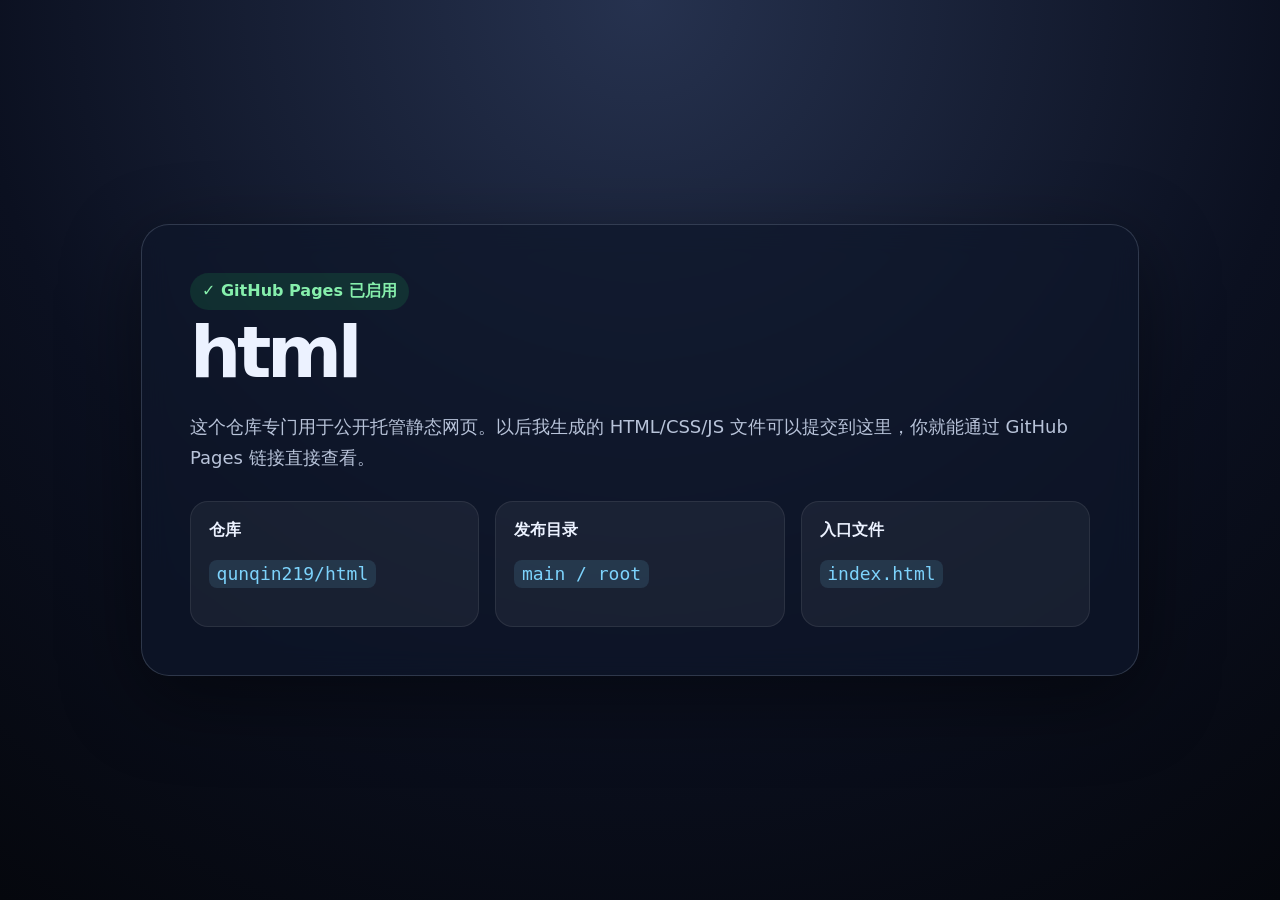
==== index.html @ db307778 "Initial GitHub Pages site" ====
<!doctype html>
<html lang="zh-CN">
<head>
  <meta charset="utf-8" />
  <meta name="viewport" content="width=device-width, initial-scale=1" />
  <title>Hermes HTML Pages</title>
  <style>
    :root { color-scheme: dark; font-family: ui-sans-serif, system-ui, -apple-system, BlinkMacSystemFont, "Segoe UI", sans-serif; }
    body { margin: 0; min-height: 100vh; display: grid; place-items: center; background: radial-gradient(circle at top, #26324f, #0b1020 60%, #05070d); color: #ecf2ff; }
    main { width: min(900px, calc(100% - 40px)); padding: 48px; border: 1px solid rgba(148, 163, 184, .25); border-radius: 28px; background: rgba(15, 23, 42, .72); box-shadow: 0 24px 80px rgba(0,0,0,.45); backdrop-filter: blur(14px); }
    h1 { margin: 0 0 12px; font-size: clamp(36px, 7vw, 72px); letter-spacing: -0.06em; }
    p { color: #b8c3d9; font-size: 18px; line-height: 1.7; }
    code { background: rgba(125, 211, 252, .12); color: #7dd3fc; padding: .18em .42em; border-radius: 8px; }
    .badge { display: inline-flex; gap: 8px; align-items: center; padding: 8px 12px; border-radius: 999px; background: rgba(34, 197, 94, .14); color: #86efac; font-weight: 700; }
    .grid { display: grid; grid-template-columns: repeat(auto-fit, minmax(220px, 1fr)); gap: 16px; margin-top: 28px; }
    .card { padding: 18px; border-radius: 18px; background: rgba(255,255,255,.05); border: 1px solid rgba(255,255,255,.08); }
    a { color: #93c5fd; }
  </style>
</head>
<body>
  <main>
    <div class="badge">✓ GitHub Pages 已启用</div>
    <h1>html</h1>
    <p>这个仓库专门用于公开托管静态网页。以后我生成的 HTML/CSS/JS 文件可以提交到这里，你就能通过 GitHub Pages 链接直接查看。</p>
    <div class="grid">
      <section class="card"><strong>仓库</strong><p><code>qunqin219/html</code></p></section>
      <section class="card"><strong>发布目录</strong><p><code>main / root</code></p></section>
      <section class="card"><strong>入口文件</strong><p><code>index.html</code></p></section>
    </div>
  </main>
</body>
</html>
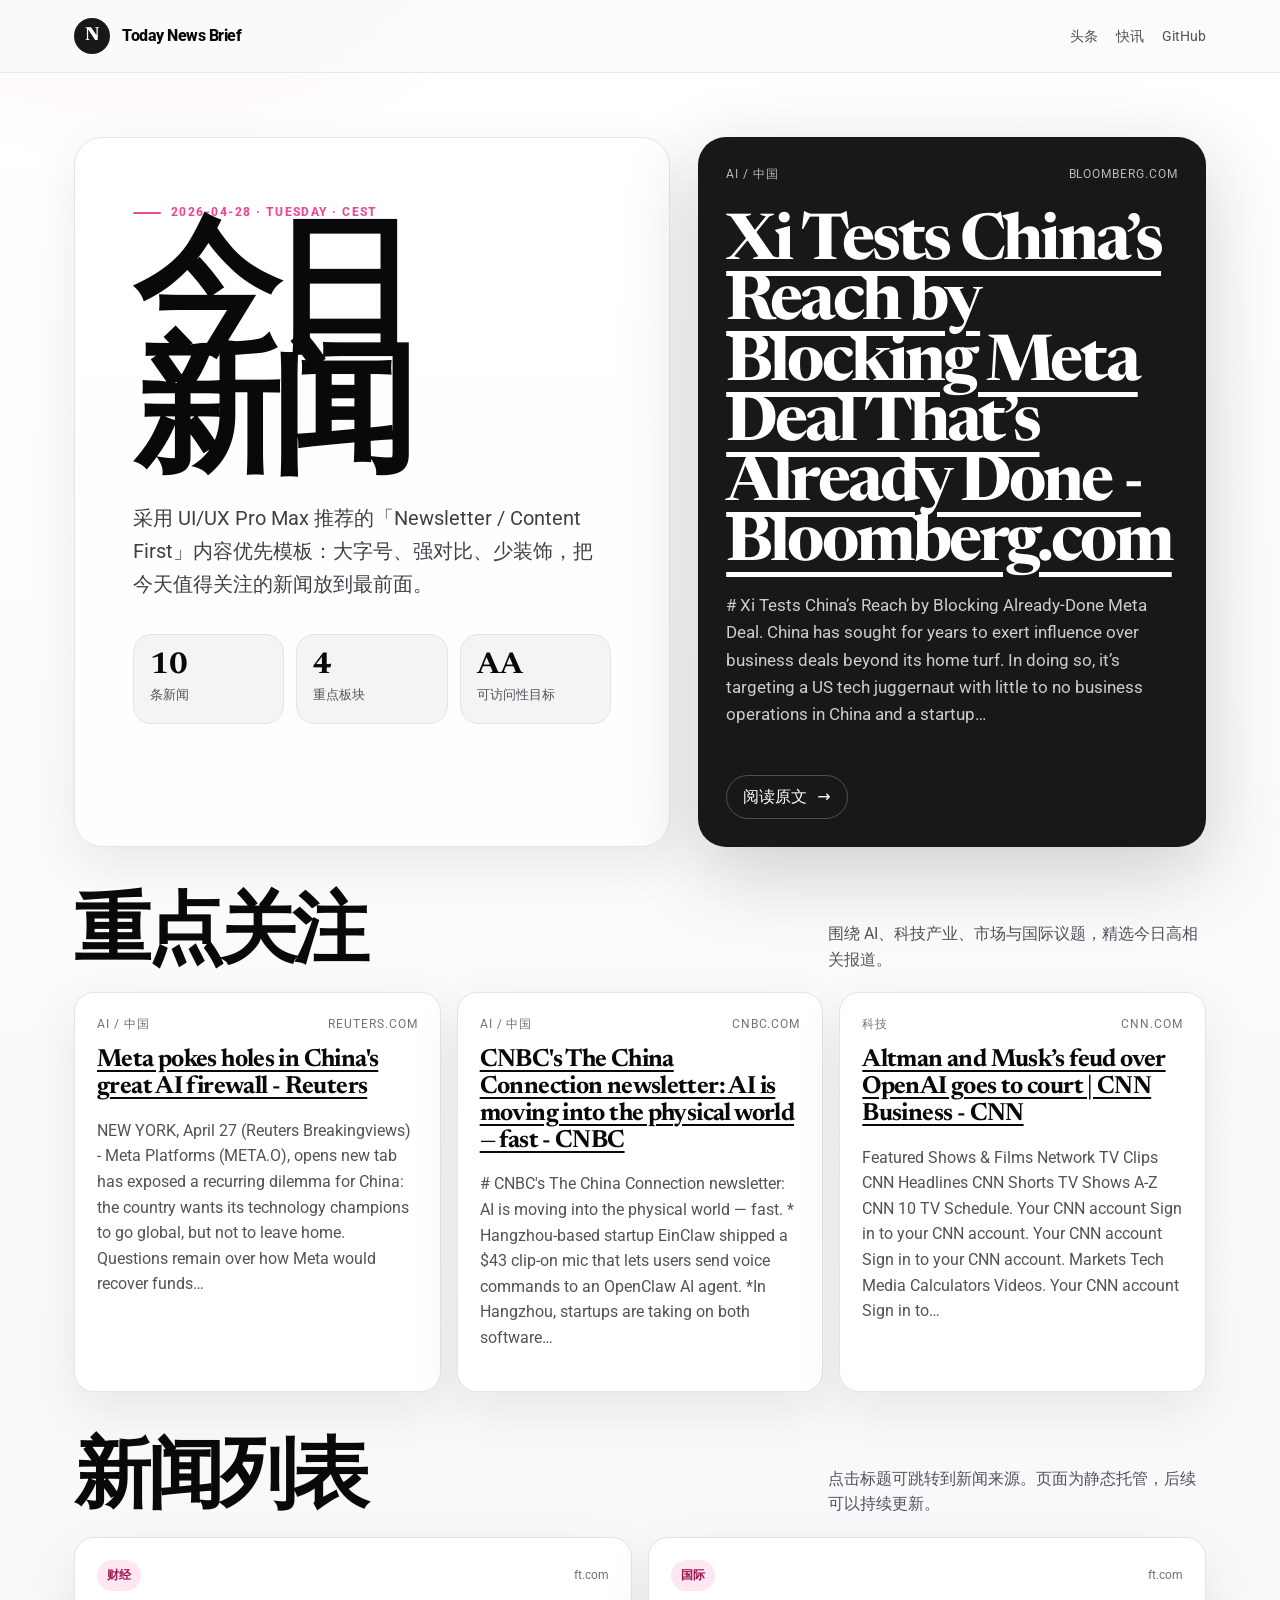
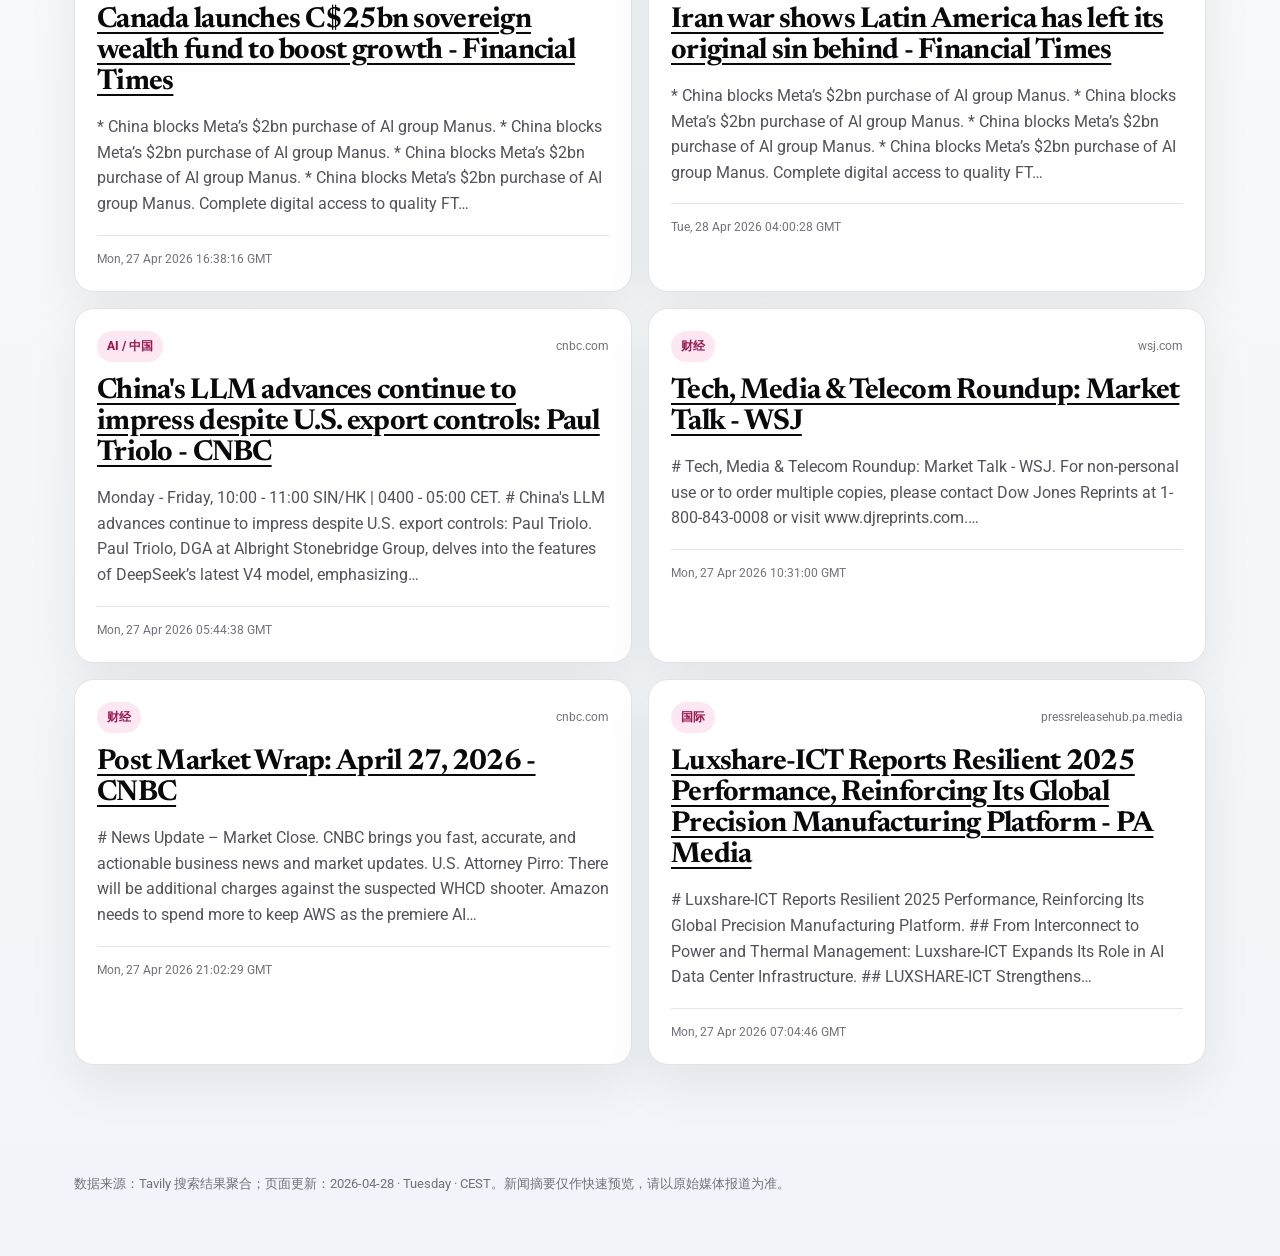
==== commit dc07b397: "Redesign news page with UI UX Pro Max style" ====
--- a/index.html
+++ b/index.html
@@ -3,30 +3,230 @@
 <head>
   <meta charset="utf-8" />
   <meta name="viewport" content="width=device-width, initial-scale=1" />
-  <title>Hermes HTML Pages</title>
+  <meta name="color-scheme" content="light dark" />
+  <title>今日新闻简报 · Today News Brief</title>
+  <meta name="description" content="今日新闻简报：AI、中国、科技、财经与国际新闻。" />
+  <link rel="preconnect" href="https://fonts.googleapis.com">
+  <link rel="preconnect" href="https://fonts.gstatic.com" crossorigin>
+  <link href="https://fonts.googleapis.com/css2?family=Newsreader:wght@400;500;600;700&family=Roboto:wght@300;400;500;700&display=swap" rel="stylesheet">
   <style>
-    :root { color-scheme: dark; font-family: ui-sans-serif, system-ui, -apple-system, BlinkMacSystemFont, "Segoe UI", sans-serif; }
-    body { margin: 0; min-height: 100vh; display: grid; place-items: center; background: radial-gradient(circle at top, #26324f, #0b1020 60%, #05070d); color: #ecf2ff; }
-    main { width: min(900px, calc(100% - 40px)); padding: 48px; border: 1px solid rgba(148, 163, 184, .25); border-radius: 28px; background: rgba(15, 23, 42, .72); box-shadow: 0 24px 80px rgba(0,0,0,.45); backdrop-filter: blur(14px); }
-    h1 { margin: 0 0 12px; font-size: clamp(36px, 7vw, 72px); letter-spacing: -0.06em; }
-    p { color: #b8c3d9; font-size: 18px; line-height: 1.7; }
-    code { background: rgba(125, 211, 252, .12); color: #7dd3fc; padding: .18em .42em; border-radius: 8px; }
-    .badge { display: inline-flex; gap: 8px; align-items: center; padding: 8px 12px; border-radius: 999px; background: rgba(34, 197, 94, .14); color: #86efac; font-weight: 700; }
-    .grid { display: grid; grid-template-columns: repeat(auto-fit, minmax(220px, 1fr)); gap: 16px; margin-top: 28px; }
-    .card { padding: 18px; border-radius: 18px; background: rgba(255,255,255,.05); border: 1px solid rgba(255,255,255,.08); }
-    a { color: #93c5fd; }
+    :root {
+      --color-primary: #18181B;
+      --color-on-primary: #FFFFFF;
+      --color-secondary: #3F3F46;
+      --color-accent: #EC4899;
+      --color-background: #FAFAFA;
+      --color-foreground: #09090B;
+      --color-muted: #E8ECF0;
+      --color-border: #E4E4E7;
+      --color-surface: #FFFFFF;
+      --color-surface-2: #F4F4F5;
+      --color-ring: #18181B;
+      --shadow-card: 0 18px 50px rgba(24,24,27,.08);
+      --radius-xl: 28px;
+      --radius-lg: 20px;
+      --max: 1180px;
+    }
+    * { box-sizing: border-box; }
+    html { scroll-behavior: smooth; }
+    body {
+      margin: 0;
+      min-height: 100dvh;
+      background:
+        radial-gradient(circle at 12% -12%, rgba(236,72,153,.18), transparent 32rem),
+        linear-gradient(180deg, #fff, var(--color-background) 38%, #f1f5f9);
+      color: var(--color-foreground);
+      font-family: Roboto, ui-sans-serif, system-ui, -apple-system, BlinkMacSystemFont, "Segoe UI", sans-serif;
+      line-height: 1.6;
+      overflow-x: hidden;
+    }
+    a { color: inherit; text-decoration-thickness: .08em; text-underline-offset: .18em; }
+    a:hover { color: var(--color-accent); }
+    a:focus-visible, button:focus-visible { outline: 3px solid var(--color-ring); outline-offset: 4px; border-radius: 10px; }
+    .skip { position: absolute; left: 16px; top: -80px; background: var(--color-primary); color: white; padding: 12px 16px; z-index: 20; }
+    .skip:focus { top: 16px; }
+    header { position: sticky; top: 0; z-index: 10; backdrop-filter: blur(18px); background: rgba(250,250,250,.82); border-bottom: 1px solid rgba(228,228,231,.76); }
+    .nav { max-width: var(--max); margin: 0 auto; min-height: 72px; padding: 0 24px; display: flex; align-items: center; justify-content: space-between; gap: 20px; }
+    .brand { display: flex; align-items: center; gap: 12px; font-weight: 800; letter-spacing: -.03em; }
+    .brand-mark { width: 36px; height: 36px; display: grid; place-items: center; border-radius: 999px; background: var(--color-primary); color: var(--color-on-primary); font-family: Newsreader, serif; font-size: 19px; }
+    .nav-links { display: flex; gap: 18px; align-items: center; color: #52525b; font-size: 14px; }
+    .nav-links a { text-decoration: none; min-height: 44px; display: inline-flex; align-items: center; }
+    main { max-width: var(--max); margin: 0 auto; padding: 64px 24px 96px; }
+    .hero { display: grid; grid-template-columns: minmax(0, 1.08fr) minmax(280px, .92fr); gap: 28px; align-items: stretch; }
+    .hero-copy { padding: clamp(28px, 6vw, 58px); border: 1px solid var(--color-border); border-radius: var(--radius-xl); background: rgba(255,255,255,.8); box-shadow: var(--shadow-card); }
+    .eyebrow { display: inline-flex; align-items: center; gap: 10px; color: var(--color-accent); font-weight: 800; text-transform: uppercase; letter-spacing: .12em; font-size: 12px; }
+    .eyebrow::before { content: ""; width: 28px; height: 2px; background: currentColor; border-radius: 999px; }
+    h1 { font-family: Newsreader, Georgia, serif; margin: 20px 0 18px; font-size: clamp(3.8rem, 12vw, 9.2rem); line-height: .82; letter-spacing: -.07em; font-weight: 700; }
+    .lead { max-width: 62ch; font-size: clamp(1.05rem, 2vw, 1.28rem); color: #3f3f46; margin: 0; }
+    .stats { display: grid; grid-template-columns: repeat(3, minmax(0, 1fr)); gap: 12px; margin-top: 34px; }
+    .stat { border: 1px solid var(--color-border); background: var(--color-surface-2); border-radius: 18px; padding: 16px; }
+    .stat strong { display: block; font-family: Newsreader, serif; font-size: 30px; line-height: 1; }
+    .stat span { color: #52525b; font-size: 13px; }
+    .feature { min-height: 100%; padding: 28px; background: var(--color-primary); color: white; border-radius: var(--radius-xl); box-shadow: 0 24px 80px rgba(24,24,27,.2); display: flex; flex-direction: column; justify-content: space-between; gap: 30px; }
+    .feature .meta, .side-card .meta { display: flex; justify-content: space-between; gap: 12px; color: rgba(255,255,255,.7); font-size: 12px; text-transform: uppercase; letter-spacing: .08em; }
+    .feature h2 { font-family: Newsreader, Georgia, serif; font-size: clamp(2rem, 5vw, 4.4rem); line-height: .94; letter-spacing: -.045em; margin: 0; }
+    .feature p { color: rgba(255,255,255,.78); font-size: 17px; }
+    .feature a { color: white; }
+    .read-link { min-height: 44px; display: inline-flex; align-items: center; gap: 10px; width: fit-content; border: 1px solid rgba(255,255,255,.24); padding: 0 16px; border-radius: 999px; text-decoration: none; transition: transform .2s ease, background .2s ease; }
+    .read-link:hover { transform: translateY(-2px); background: rgba(255,255,255,.1); color: white; }
+    .section-head { display: flex; align-items: end; justify-content: space-between; gap: 20px; margin: 56px 0 20px; }
+    .section-head h2 { margin: 0; font-family: Newsreader, serif; font-size: clamp(2.1rem, 6vw, 5rem); line-height: .9; letter-spacing: -.055em; }
+    .section-head p { margin: 0; max-width: 42ch; color: #52525b; }
+    .side-grid { display: grid; grid-template-columns: repeat(3, minmax(0, 1fr)); gap: 16px; margin-top: 20px; }
+    .side-card, .news-card { background: var(--color-surface); border: 1px solid var(--color-border); border-radius: var(--radius-lg); padding: 22px; box-shadow: var(--shadow-card); transition: transform .2s ease, border-color .2s ease; }
+    .side-card:hover, .news-card:hover { transform: translateY(-3px); border-color: rgba(236,72,153,.35); }
+    .side-card .meta { color: #71717a; }
+    .side-card h3, .news-card h3 { font-family: Newsreader, Georgia, serif; line-height: 1.08; letter-spacing: -.025em; margin: 14px 0 12px; }
+    .side-card h3 { font-size: 1.55rem; }
+    .news-grid { display: grid; grid-template-columns: repeat(2, minmax(0, 1fr)); gap: 16px; }
+    .card-top { display: flex; justify-content: space-between; gap: 12px; align-items: center; }
+    .tag { background: #fce7f3; color: #9d174d; font-weight: 800; font-size: 12px; border-radius: 999px; padding: 6px 10px; }
+    .source, .published { color: #71717a; font-size: 12px; }
+    .news-card h3 { font-size: 1.8rem; }
+    .news-card p, .side-card p { color: #52525b; margin-bottom: 18px; }
+    .published { border-top: 1px solid var(--color-border); padding-top: 14px; }
+    footer { max-width: var(--max); margin: 0 auto; padding: 0 24px 48px; color: #71717a; font-size: 13px; }
+    @media (max-width: 900px) {
+      .hero, .side-grid, .news-grid { grid-template-columns: 1fr; }
+      .section-head { align-items: start; flex-direction: column; }
+      .nav-links { display: none; }
+    }
+    @media (max-width: 560px) {
+      main { padding: 34px 14px 72px; }
+      .nav { padding: 0 14px; }
+      .hero-copy, .feature { padding: 22px; border-radius: 22px; }
+      .stats { grid-template-columns: 1fr; }
+      h1 { font-size: clamp(3.4rem, 21vw, 6rem); }
+      .news-card h3 { font-size: 1.45rem; }
+    }
+    @media (prefers-reduced-motion: reduce) {
+      *, *::before, *::after { animation-duration: .01ms !important; animation-iteration-count: 1 !important; scroll-behavior: auto !important; transition-duration: .01ms !important; }
+    }
+    @media (prefers-color-scheme: dark) {
+      :root { --color-background: #09090b; --color-foreground: #fafafa; --color-surface: #18181b; --color-surface-2: #27272a; --color-border: #3f3f46; --color-primary: #fafafa; --color-on-primary: #09090b; --color-ring: #f4f4f5; --shadow-card: 0 18px 50px rgba(0,0,0,.35); }
+      body { background: radial-gradient(circle at 12% -12%, rgba(236,72,153,.22), transparent 32rem), linear-gradient(180deg, #09090b, #111113 55%, #050507); }
+      header { background: rgba(9,9,11,.78); border-color: rgba(63,63,70,.82); }
+      .hero-copy { background: rgba(24,24,27,.78); }
+      .lead, .section-head p, .news-card p, .side-card p { color: #d4d4d8; }
+      .nav-links, .source, .published, .side-card .meta, .stat span { color: #a1a1aa; }
+      .feature { background: #f4f4f5; color: #09090b; }
+      .feature .meta, .feature p { color: rgba(9,9,11,.68); }
+      .feature a { color: #09090b; }
+      .read-link { border-color: rgba(9,9,11,.2); }
+      .tag { background: rgba(236,72,153,.16); color: #f9a8d4; }
+    }
   </style>
 </head>
 <body>
-  <main>
-    <div class="badge">✓ GitHub Pages 已启用</div>
-    <h1>html</h1>
-    <p>这个仓库专门用于公开托管静态网页。以后我生成的 HTML/CSS/JS 文件可以提交到这里，你就能通过 GitHub Pages 链接直接查看。</p>
-    <div class="grid">
-      <section class="card"><strong>仓库</strong><p><code>qunqin219/html</code></p></section>
-      <section class="card"><strong>发布目录</strong><p><code>main / root</code></p></section>
-      <section class="card"><strong>入口文件</strong><p><code>index.html</code></p></section>
-    </div>
+  <a class="skip" href="#main">跳到主要内容</a>
+  <header>
+    <nav class="nav" aria-label="主导航">
+      <div class="brand"><span class="brand-mark" aria-hidden="true">N</span><span>Today News Brief</span></div>
+      <div class="nav-links">
+        <a href="#lead">头条</a>
+        <a href="#briefs">快讯</a>
+        <a href="https://github.com/qunqin219/html" target="_blank" rel="noopener noreferrer">GitHub</a>
+      </div>
+    </nav>
+  </header>
+  <main id="main">
+    <section class="hero" id="lead" aria-labelledby="page-title">
+      <div class="hero-copy">
+        <div class="eyebrow">2026-04-28 · Tuesday · CEST</div>
+        <h1 id="page-title">今日<br>新闻</h1>
+        <p class="lead">采用 UI/UX Pro Max 推荐的「Newsletter / Content First」内容优先模板：大字号、强对比、少装饰，把今天值得关注的新闻放到最前面。</p>
+        <div class="stats" aria-label="页面摘要">
+          <div class="stat"><strong>10</strong><span>条新闻</span></div>
+          <div class="stat"><strong>4</strong><span>重点板块</span></div>
+          <div class="stat"><strong>AA</strong><span>可访问性目标</span></div>
+        </div>
+      </div>
+      <article class="feature">
+        <div class="meta"><span>AI / 中国</span><span>bloomberg.com</span></div>
+        <div>
+          <h2><a href="https://www.bloomberg.com/news/articles/2026-04-27/xi-tests-china-s-reach-by-blocking-meta-deal-that-s-already-done" target="_blank" rel="noopener noreferrer">Xi Tests China’s Reach by Blocking Meta Deal That’s Already Done - Bloomberg.com</a></h2>
+          <p># Xi Tests China’s Reach by Blocking Already-Done Meta Deal. China has sought for years to exert influence over business deals beyond its home turf. In doing so, it’s targeting a US tech juggernaut with little to no business operations in China and a startup…</p>
+        </div>
+        <a class="read-link" href="https://www.bloomberg.com/news/articles/2026-04-27/xi-tests-china-s-reach-by-blocking-meta-deal-that-s-already-done" target="_blank" rel="noopener noreferrer" aria-label="阅读头条新闻原文：Xi Tests China’s Reach by Blocking Meta Deal That’s Already Done - Bloomberg.com">阅读原文 <span aria-hidden="true">→</span></a>
+      </article>
+    </section>
+    <section aria-labelledby="focus-title">
+      <div class="section-head">
+        <h2 id="focus-title">重点关注</h2>
+        <p>围绕 AI、科技产业、市场与国际议题，精选今日高相关报道。</p>
+      </div>
+      <div class="side-grid">
+          <article class="side-card">
+            <div class="meta"><span>AI / 中国</span><span>reuters.com</span></div>
+            <h3><a href="https://www.reuters.com/business/finance/meta-pokes-holes-chinas-great-ai-firewall-2026-04-27/" target="_blank" rel="noopener noreferrer">Meta pokes holes in China&#x27;s great AI firewall - Reuters</a></h3>
+            <p>NEW YORK, April 27 (Reuters Breakingviews) - Meta Platforms (META.O), opens new tab has exposed a recurring dilemma for China: the country wants its technology champions to go global, but not to leave ​home. Questions remain over how ​Meta would recover funds…</p>
+          </article>
+
+          <article class="side-card">
+            <div class="meta"><span>AI / 中国</span><span>cnbc.com</span></div>
+            <h3><a href="https://www.cnbc.com/2026/04/27/china-ai-hardware-shipping-einclaw-style3d-vw-alibaba.html" target="_blank" rel="noopener noreferrer">CNBC&#x27;s The China Connection newsletter: AI is moving into the physical world — fast - CNBC</a></h3>
+            <p># CNBC&#x27;s The China Connection newsletter: AI is moving into the physical world — fast. * Hangzhou-based startup EinClaw shipped a $43 clip-on mic that lets users send voice commands to an OpenClaw AI agent. *In Hangzhou, startups are taking on both software…</p>
+          </article>
+
+          <article class="side-card">
+            <div class="meta"><span>科技</span><span>cnn.com</span></div>
+            <h3><a href="https://www.cnn.com/2026/04/27/business/video/musk-altman-openai-gold-live-042704pseg2-cnni-business-fast" target="_blank" rel="noopener noreferrer">Altman and Musk’s feud over OpenAI goes to court | CNN Business - CNN</a></h3>
+            <p>Featured Shows &amp; Films Network TV Clips CNN Headlines CNN Shorts TV Shows A-Z CNN 10 TV Schedule. Your CNN account Sign in to your CNN account. Your CNN account Sign in to your CNN account. Markets Tech Media Calculators Videos. Your CNN account Sign in to…</p>
+          </article>
+      </div>
+    </section>
+    <section id="briefs" aria-labelledby="brief-title">
+      <div class="section-head">
+        <h2 id="brief-title">新闻列表</h2>
+        <p>点击标题可跳转到新闻来源。页面为静态托管，后续可以持续更新。</p>
+      </div>
+      <div class="news-grid">
+        <article class="news-card">
+          <div class="card-top"><span class="tag">财经</span><span class="source">ft.com</span></div>
+          <h3><a href="https://www.ft.com/content/e03d21ab-dec8-4ab1-8c99-200ba6f6c72f" target="_blank" rel="noopener noreferrer">Canada launches C$25bn sovereign wealth fund to boost growth - Financial Times</a></h3>
+          <p>* China blocks Meta’s $2bn purchase of AI group Manus. * China blocks Meta’s $2bn purchase of AI group Manus. * China blocks Meta’s $2bn purchase of AI group Manus. * China blocks Meta’s $2bn purchase of AI group Manus. Complete digital access to quality FT…</p>
+          <div class="published">Mon, 27 Apr 2026 16:38:16 GMT</div>
+        </article>
+
+        <article class="news-card">
+          <div class="card-top"><span class="tag">国际</span><span class="source">ft.com</span></div>
+          <h3><a href="https://www.ft.com/content/1cda459a-d7f5-4a79-b0a3-ad7b82a16a7e" target="_blank" rel="noopener noreferrer">Iran war shows Latin America has left its original sin behind - Financial Times</a></h3>
+          <p>* China blocks Meta’s $2bn purchase of AI group Manus. * China blocks Meta’s $2bn purchase of AI group Manus. * China blocks Meta’s $2bn purchase of AI group Manus. * China blocks Meta’s $2bn purchase of AI group Manus. Complete digital access to quality FT…</p>
+          <div class="published">Tue, 28 Apr 2026 04:00:28 GMT</div>
+        </article>
+
+        <article class="news-card">
+          <div class="card-top"><span class="tag">AI / 中国</span><span class="source">cnbc.com</span></div>
+          <h3><a href="https://www.cnbc.com/video/2026/04/27/chinas-llm-advances-continue-to-impress-despite-us-export-controls.html" target="_blank" rel="noopener noreferrer">China&#x27;s LLM advances continue to impress despite U.S. export controls: Paul Triolo - CNBC</a></h3>
+          <p>Monday - Friday, 10:00 - 11:00 SIN/HK | 0400 - 05:00 CET. # China&#x27;s LLM advances continue to impress despite U.S. export controls: Paul Triolo. Paul Triolo, DGA at Albright Stonebridge Group, delves into the features of DeepSeek’s latest V4 model, emphasizing…</p>
+          <div class="published">Mon, 27 Apr 2026 05:44:38 GMT</div>
+        </article>
+
+        <article class="news-card">
+          <div class="card-top"><span class="tag">财经</span><span class="source">wsj.com</span></div>
+          <h3><a href="https://www.wsj.com/articles/tech-media-telecom-roundup-market-talk-cf3c54e8" target="_blank" rel="noopener noreferrer">Tech, Media &amp; Telecom Roundup: Market Talk - WSJ</a></h3>
+          <p># Tech, Media &amp; Telecom Roundup: Market Talk - WSJ. For non-personal use or to order multiple copies, please contact Dow Jones Reprints at 1-800-843-0008 or visit www.djreprints.com.…</p>
+          <div class="published">Mon, 27 Apr 2026 10:31:00 GMT</div>
+        </article>
+
+        <article class="news-card">
+          <div class="card-top"><span class="tag">财经</span><span class="source">cnbc.com</span></div>
+          <h3><a href="https://www.cnbc.com/video/2026/04/27/post-market-wrap-april-27-2026.html" target="_blank" rel="noopener noreferrer">Post Market Wrap: April 27, 2026 - CNBC</a></h3>
+          <p># News Update – Market Close. CNBC brings you fast, accurate, and actionable business news and market updates. U.S. Attorney Pirro: There will be additional charges against the suspected WHCD shooter. Amazon needs to spend more to keep AWS as the premiere AI…</p>
+          <div class="published">Mon, 27 Apr 2026 21:02:29 GMT</div>
+        </article>
+
+        <article class="news-card">
+          <div class="card-top"><span class="tag">国际</span><span class="source">pressreleasehub.pa.media</span></div>
+          <h3><a href="https://pressreleasehub.pa.media/article/luxshare-ict-reports-resilient-2025-performance-reinforcing-its-global-precision-manufacturing-platform-71979.html" target="_blank" rel="noopener noreferrer">Luxshare-ICT Reports Resilient 2025 Performance, Reinforcing Its Global Precision Manufacturing Platform - PA Media</a></h3>
+          <p># Luxshare-ICT Reports Resilient 2025 Performance, Reinforcing Its Global Precision Manufacturing Platform. ## From Interconnect to Power and Thermal Management: Luxshare-ICT Expands Its Role in AI Data Center Infrastructure. ## LUXSHARE-ICT Strengthens…</p>
+          <div class="published">Mon, 27 Apr 2026 07:04:46 GMT</div>
+        </article>
+      </div>
+    </section>
   </main>
+  <footer>
+    <p>数据来源：Tavily 搜索结果聚合；页面更新：2026-04-28 · Tuesday · CEST。新闻摘要仅作快速预览，请以原始媒体报道为准。</p>
+  </footer>
 </body>
 </html>
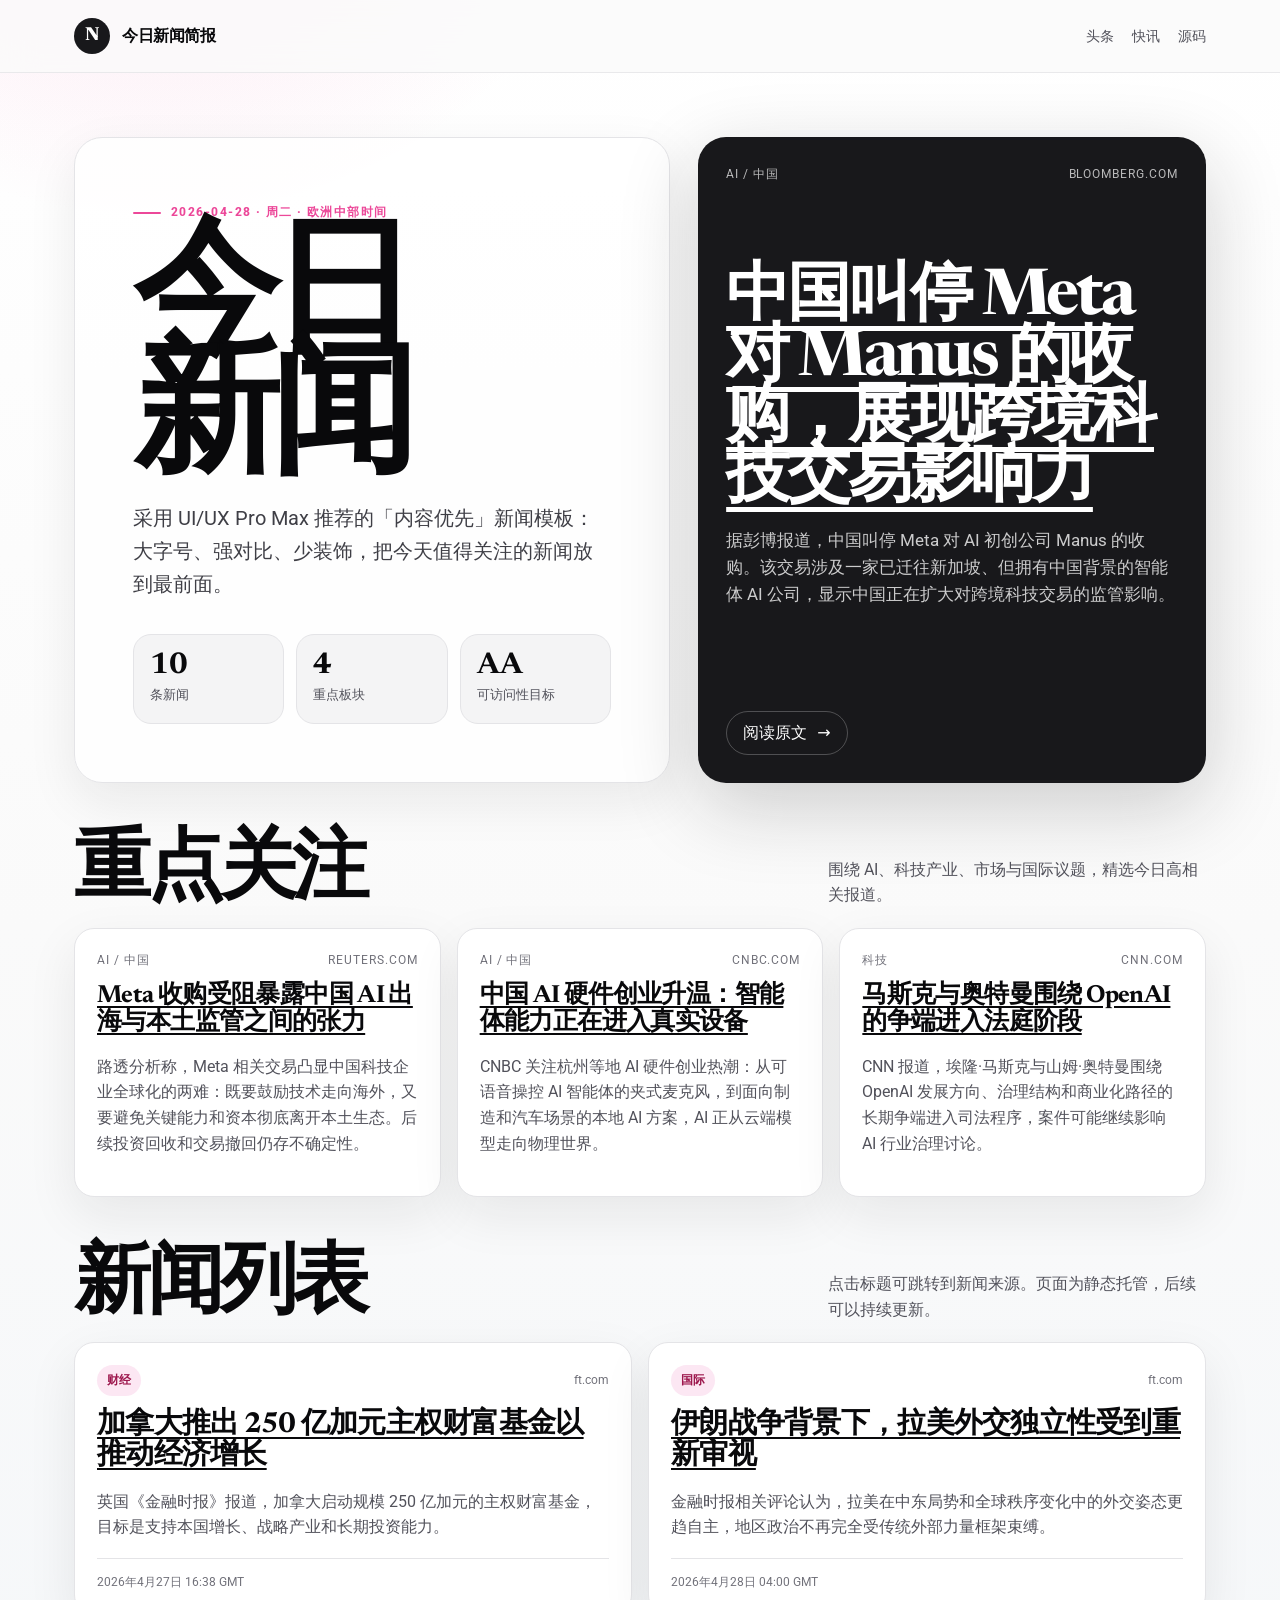
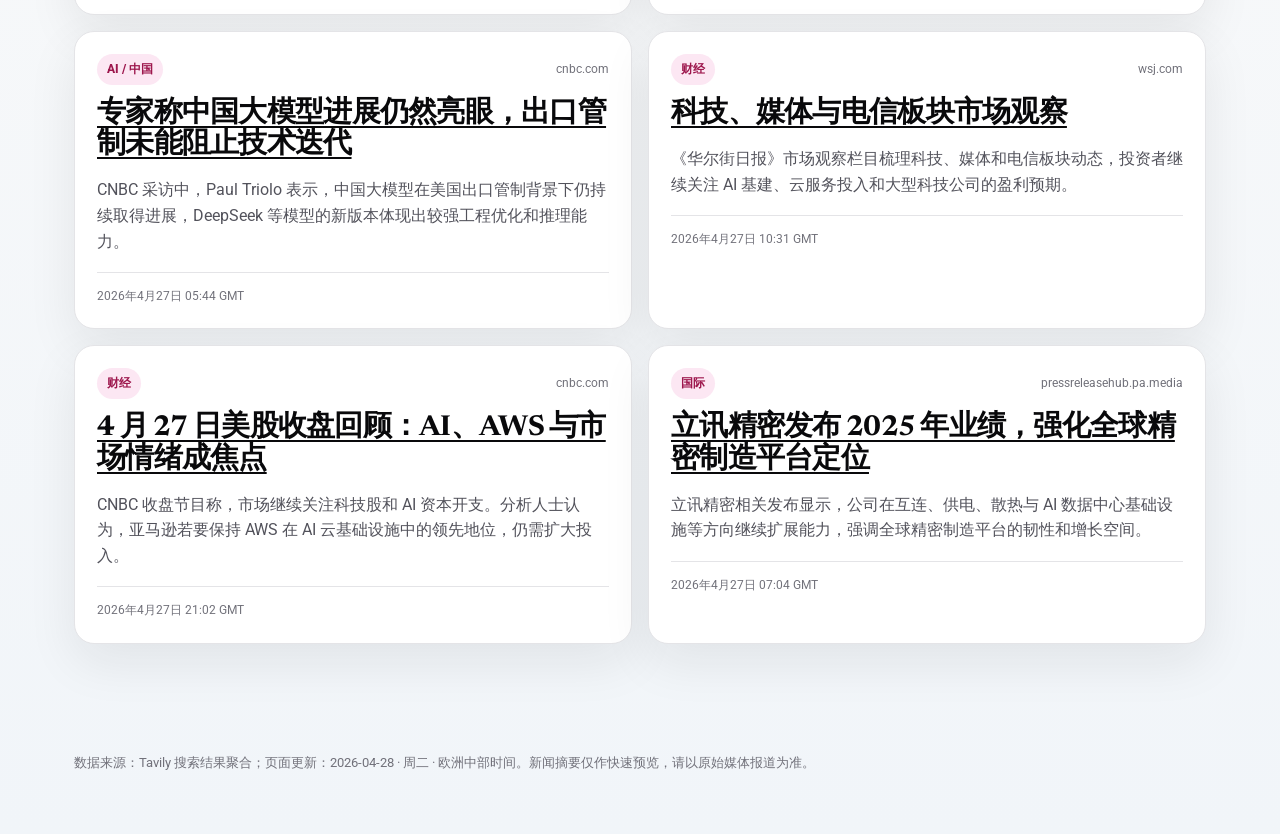
==== commit 265807ed: "Localize news page content to Chinese" ====
--- a/index.html
+++ b/index.html
@@ -4,7 +4,7 @@
   <meta charset="utf-8" />
   <meta name="viewport" content="width=device-width, initial-scale=1" />
   <meta name="color-scheme" content="light dark" />
-  <title>今日新闻简报 · Today News Brief</title>
+  <title>今日新闻简报</title>
   <meta name="description" content="今日新闻简报：AI、中国、科技、财经与国际新闻。" />
   <link rel="preconnect" href="https://fonts.googleapis.com">
   <link rel="preconnect" href="https://fonts.gstatic.com" crossorigin>
@@ -121,20 +121,20 @@
   <a class="skip" href="#main">跳到主要内容</a>
   <header>
     <nav class="nav" aria-label="主导航">
-      <div class="brand"><span class="brand-mark" aria-hidden="true">N</span><span>Today News Brief</span></div>
+      <div class="brand"><span class="brand-mark" aria-hidden="true">N</span><span>今日新闻简报</span></div>
       <div class="nav-links">
         <a href="#lead">头条</a>
         <a href="#briefs">快讯</a>
-        <a href="https://github.com/qunqin219/html" target="_blank" rel="noopener noreferrer">GitHub</a>
+        <a href="https://github.com/qunqin219/html" target="_blank" rel="noopener noreferrer">源码</a>
       </div>
     </nav>
   </header>
   <main id="main">
     <section class="hero" id="lead" aria-labelledby="page-title">
       <div class="hero-copy">
-        <div class="eyebrow">2026-04-28 · Tuesday · CEST</div>
+        <div class="eyebrow">2026-04-28 · 周二 · 欧洲中部时间</div>
         <h1 id="page-title">今日<br>新闻</h1>
-        <p class="lead">采用 UI/UX Pro Max 推荐的「Newsletter / Content First」内容优先模板：大字号、强对比、少装饰，把今天值得关注的新闻放到最前面。</p>
+        <p class="lead">采用 UI/UX Pro Max 推荐的「内容优先」新闻模板：大字号、强对比、少装饰，把今天值得关注的新闻放到最前面。</p>
         <div class="stats" aria-label="页面摘要">
           <div class="stat"><strong>10</strong><span>条新闻</span></div>
           <div class="stat"><strong>4</strong><span>重点板块</span></div>
@@ -144,10 +144,10 @@
       <article class="feature">
         <div class="meta"><span>AI / 中国</span><span>bloomberg.com</span></div>
         <div>
-          <h2><a href="https://www.bloomberg.com/news/articles/2026-04-27/xi-tests-china-s-reach-by-blocking-meta-deal-that-s-already-done" target="_blank" rel="noopener noreferrer">Xi Tests China’s Reach by Blocking Meta Deal That’s Already Done - Bloomberg.com</a></h2>
-          <p># Xi Tests China’s Reach by Blocking Already-Done Meta Deal. China has sought for years to exert influence over business deals beyond its home turf. In doing so, it’s targeting a US tech juggernaut with little to no business operations in China and a startup…</p>
+          <h2><a href="https://www.bloomberg.com/news/articles/2026-04-27/xi-tests-china-s-reach-by-blocking-meta-deal-that-s-already-done" target="_blank" rel="noopener noreferrer">中国叫停 Meta 对 Manus 的收购，展现跨境科技交易影响力</a></h2>
+          <p>据彭博报道，中国叫停 Meta 对 AI 初创公司 Manus 的收购。该交易涉及一家已迁往新加坡、但拥有中国背景的智能体 AI 公司，显示中国正在扩大对跨境科技交易的监管影响。</p>
         </div>
-        <a class="read-link" href="https://www.bloomberg.com/news/articles/2026-04-27/xi-tests-china-s-reach-by-blocking-meta-deal-that-s-already-done" target="_blank" rel="noopener noreferrer" aria-label="阅读头条新闻原文：Xi Tests China’s Reach by Blocking Meta Deal That’s Already Done - Bloomberg.com">阅读原文 <span aria-hidden="true">→</span></a>
+        <a class="read-link" href="https://www.bloomberg.com/news/articles/2026-04-27/xi-tests-china-s-reach-by-blocking-meta-deal-that-s-already-done" target="_blank" rel="noopener noreferrer" aria-label="阅读头条新闻原文：中国叫停 Meta 对 Manus 的收购，展现跨境科技交易影响力">阅读原文 <span aria-hidden="true">→</span></a>
       </article>
     </section>
     <section aria-labelledby="focus-title">
@@ -158,20 +158,20 @@
       <div class="side-grid">
           <article class="side-card">
             <div class="meta"><span>AI / 中国</span><span>reuters.com</span></div>
-            <h3><a href="https://www.reuters.com/business/finance/meta-pokes-holes-chinas-great-ai-firewall-2026-04-27/" target="_blank" rel="noopener noreferrer">Meta pokes holes in China&#x27;s great AI firewall - Reuters</a></h3>
-            <p>NEW YORK, April 27 (Reuters Breakingviews) - Meta Platforms (META.O), opens new tab has exposed a recurring dilemma for China: the country wants its technology champions to go global, but not to leave ​home. Questions remain over how ​Meta would recover funds…</p>
+            <h3><a href="https://www.reuters.com/business/finance/meta-pokes-holes-chinas-great-ai-firewall-2026-04-27/" target="_blank" rel="noopener noreferrer">Meta 收购受阻暴露中国 AI 出海与本土监管之间的张力</a></h3>
+            <p>路透分析称，Meta 相关交易凸显中国科技企业全球化的两难：既要鼓励技术走向海外，又要避免关键能力和资本彻底离开本土生态。后续投资回收和交易撤回仍存不确定性。</p>
           </article>
 
           <article class="side-card">
             <div class="meta"><span>AI / 中国</span><span>cnbc.com</span></div>
-            <h3><a href="https://www.cnbc.com/2026/04/27/china-ai-hardware-shipping-einclaw-style3d-vw-alibaba.html" target="_blank" rel="noopener noreferrer">CNBC&#x27;s The China Connection newsletter: AI is moving into the physical world — fast - CNBC</a></h3>
-            <p># CNBC&#x27;s The China Connection newsletter: AI is moving into the physical world — fast. * Hangzhou-based startup EinClaw shipped a $43 clip-on mic that lets users send voice commands to an OpenClaw AI agent. *In Hangzhou, startups are taking on both software…</p>
+            <h3><a href="https://www.cnbc.com/2026/04/27/china-ai-hardware-shipping-einclaw-style3d-vw-alibaba.html" target="_blank" rel="noopener noreferrer">中国 AI 硬件创业升温：智能体能力正在进入真实设备</a></h3>
+            <p>CNBC 关注杭州等地 AI 硬件创业热潮：从可语音操控 AI 智能体的夹式麦克风，到面向制造和汽车场景的本地 AI 方案，AI 正从云端模型走向物理世界。</p>
           </article>
 
           <article class="side-card">
             <div class="meta"><span>科技</span><span>cnn.com</span></div>
-            <h3><a href="https://www.cnn.com/2026/04/27/business/video/musk-altman-openai-gold-live-042704pseg2-cnni-business-fast" target="_blank" rel="noopener noreferrer">Altman and Musk’s feud over OpenAI goes to court | CNN Business - CNN</a></h3>
-            <p>Featured Shows &amp; Films Network TV Clips CNN Headlines CNN Shorts TV Shows A-Z CNN 10 TV Schedule. Your CNN account Sign in to your CNN account. Your CNN account Sign in to your CNN account. Markets Tech Media Calculators Videos. Your CNN account Sign in to…</p>
+            <h3><a href="https://www.cnn.com/2026/04/27/business/video/musk-altman-openai-gold-live-042704pseg2-cnni-business-fast" target="_blank" rel="noopener noreferrer">马斯克与奥特曼围绕 OpenAI 的争端进入法庭阶段</a></h3>
+            <p>CNN 报道，埃隆·马斯克与山姆·奥特曼围绕 OpenAI 发展方向、治理结构和商业化路径的长期争端进入司法程序，案件可能继续影响 AI 行业治理讨论。</p>
           </article>
       </div>
     </section>
@@ -183,50 +183,50 @@
       <div class="news-grid">
         <article class="news-card">
           <div class="card-top"><span class="tag">财经</span><span class="source">ft.com</span></div>
-          <h3><a href="https://www.ft.com/content/e03d21ab-dec8-4ab1-8c99-200ba6f6c72f" target="_blank" rel="noopener noreferrer">Canada launches C$25bn sovereign wealth fund to boost growth - Financial Times</a></h3>
-          <p>* China blocks Meta’s $2bn purchase of AI group Manus. * China blocks Meta’s $2bn purchase of AI group Manus. * China blocks Meta’s $2bn purchase of AI group Manus. * China blocks Meta’s $2bn purchase of AI group Manus. Complete digital access to quality FT…</p>
-          <div class="published">Mon, 27 Apr 2026 16:38:16 GMT</div>
+          <h3><a href="https://www.ft.com/content/e03d21ab-dec8-4ab1-8c99-200ba6f6c72f" target="_blank" rel="noopener noreferrer">加拿大推出 250 亿加元主权财富基金以推动经济增长</a></h3>
+          <p>英国《金融时报》报道，加拿大启动规模 250 亿加元的主权财富基金，目标是支持本国增长、战略产业和长期投资能力。</p>
+          <div class="published">2026年4月27日 16:38 GMT</div>
         </article>
 
         <article class="news-card">
           <div class="card-top"><span class="tag">国际</span><span class="source">ft.com</span></div>
-          <h3><a href="https://www.ft.com/content/1cda459a-d7f5-4a79-b0a3-ad7b82a16a7e" target="_blank" rel="noopener noreferrer">Iran war shows Latin America has left its original sin behind - Financial Times</a></h3>
-          <p>* China blocks Meta’s $2bn purchase of AI group Manus. * China blocks Meta’s $2bn purchase of AI group Manus. * China blocks Meta’s $2bn purchase of AI group Manus. * China blocks Meta’s $2bn purchase of AI group Manus. Complete digital access to quality FT…</p>
-          <div class="published">Tue, 28 Apr 2026 04:00:28 GMT</div>
+          <h3><a href="https://www.ft.com/content/1cda459a-d7f5-4a79-b0a3-ad7b82a16a7e" target="_blank" rel="noopener noreferrer">伊朗战争背景下，拉美外交独立性受到重新审视</a></h3>
+          <p>金融时报相关评论认为，拉美在中东局势和全球秩序变化中的外交姿态更趋自主，地区政治不再完全受传统外部力量框架束缚。</p>
+          <div class="published">2026年4月28日 04:00 GMT</div>
         </article>
 
         <article class="news-card">
           <div class="card-top"><span class="tag">AI / 中国</span><span class="source">cnbc.com</span></div>
-          <h3><a href="https://www.cnbc.com/video/2026/04/27/chinas-llm-advances-continue-to-impress-despite-us-export-controls.html" target="_blank" rel="noopener noreferrer">China&#x27;s LLM advances continue to impress despite U.S. export controls: Paul Triolo - CNBC</a></h3>
-          <p>Monday - Friday, 10:00 - 11:00 SIN/HK | 0400 - 05:00 CET. # China&#x27;s LLM advances continue to impress despite U.S. export controls: Paul Triolo. Paul Triolo, DGA at Albright Stonebridge Group, delves into the features of DeepSeek’s latest V4 model, emphasizing…</p>
-          <div class="published">Mon, 27 Apr 2026 05:44:38 GMT</div>
+          <h3><a href="https://www.cnbc.com/video/2026/04/27/chinas-llm-advances-continue-to-impress-despite-us-export-controls.html" target="_blank" rel="noopener noreferrer">专家称中国大模型进展仍然亮眼，出口管制未能阻止技术迭代</a></h3>
+          <p>CNBC 采访中，Paul Triolo 表示，中国大模型在美国出口管制背景下仍持续取得进展，DeepSeek 等模型的新版本体现出较强工程优化和推理能力。</p>
+          <div class="published">2026年4月27日 05:44 GMT</div>
         </article>
 
         <article class="news-card">
           <div class="card-top"><span class="tag">财经</span><span class="source">wsj.com</span></div>
-          <h3><a href="https://www.wsj.com/articles/tech-media-telecom-roundup-market-talk-cf3c54e8" target="_blank" rel="noopener noreferrer">Tech, Media &amp; Telecom Roundup: Market Talk - WSJ</a></h3>
-          <p># Tech, Media &amp; Telecom Roundup: Market Talk - WSJ. For non-personal use or to order multiple copies, please contact Dow Jones Reprints at 1-800-843-0008 or visit www.djreprints.com.…</p>
-          <div class="published">Mon, 27 Apr 2026 10:31:00 GMT</div>
+          <h3><a href="https://www.wsj.com/articles/tech-media-telecom-roundup-market-talk-cf3c54e8" target="_blank" rel="noopener noreferrer">科技、媒体与电信板块市场观察</a></h3>
+          <p>《华尔街日报》市场观察栏目梳理科技、媒体和电信板块动态，投资者继续关注 AI 基建、云服务投入和大型科技公司的盈利预期。</p>
+          <div class="published">2026年4月27日 10:31 GMT</div>
         </article>
 
         <article class="news-card">
           <div class="card-top"><span class="tag">财经</span><span class="source">cnbc.com</span></div>
-          <h3><a href="https://www.cnbc.com/video/2026/04/27/post-market-wrap-april-27-2026.html" target="_blank" rel="noopener noreferrer">Post Market Wrap: April 27, 2026 - CNBC</a></h3>
-          <p># News Update – Market Close. CNBC brings you fast, accurate, and actionable business news and market updates. U.S. Attorney Pirro: There will be additional charges against the suspected WHCD shooter. Amazon needs to spend more to keep AWS as the premiere AI…</p>
-          <div class="published">Mon, 27 Apr 2026 21:02:29 GMT</div>
+          <h3><a href="https://www.cnbc.com/video/2026/04/27/post-market-wrap-april-27-2026.html" target="_blank" rel="noopener noreferrer">4 月 27 日美股收盘回顾：AI、AWS 与市场情绪成焦点</a></h3>
+          <p>CNBC 收盘节目称，市场继续关注科技股和 AI 资本开支。分析人士认为，亚马逊若要保持 AWS 在 AI 云基础设施中的领先地位，仍需扩大投入。</p>
+          <div class="published">2026年4月27日 21:02 GMT</div>
         </article>
 
         <article class="news-card">
           <div class="card-top"><span class="tag">国际</span><span class="source">pressreleasehub.pa.media</span></div>
-          <h3><a href="https://pressreleasehub.pa.media/article/luxshare-ict-reports-resilient-2025-performance-reinforcing-its-global-precision-manufacturing-platform-71979.html" target="_blank" rel="noopener noreferrer">Luxshare-ICT Reports Resilient 2025 Performance, Reinforcing Its Global Precision Manufacturing Platform - PA Media</a></h3>
-          <p># Luxshare-ICT Reports Resilient 2025 Performance, Reinforcing Its Global Precision Manufacturing Platform. ## From Interconnect to Power and Thermal Management: Luxshare-ICT Expands Its Role in AI Data Center Infrastructure. ## LUXSHARE-ICT Strengthens…</p>
-          <div class="published">Mon, 27 Apr 2026 07:04:46 GMT</div>
+          <h3><a href="https://pressreleasehub.pa.media/article/luxshare-ict-reports-resilient-2025-performance-reinforcing-its-global-precision-manufacturing-platform-71979.html" target="_blank" rel="noopener noreferrer">立讯精密发布 2025 年业绩，强化全球精密制造平台定位</a></h3>
+          <p>立讯精密相关发布显示，公司在互连、供电、散热与 AI 数据中心基础设施等方向继续扩展能力，强调全球精密制造平台的韧性和增长空间。</p>
+          <div class="published">2026年4月27日 07:04 GMT</div>
         </article>
       </div>
     </section>
   </main>
   <footer>
-    <p>数据来源：Tavily 搜索结果聚合；页面更新：2026-04-28 · Tuesday · CEST。新闻摘要仅作快速预览，请以原始媒体报道为准。</p>
+    <p>数据来源：Tavily 搜索结果聚合；页面更新：2026-04-28 · 周二 · 欧洲中部时间。新闻摘要仅作快速预览，请以原始媒体报道为准。</p>
   </footer>
 </body>
 </html>
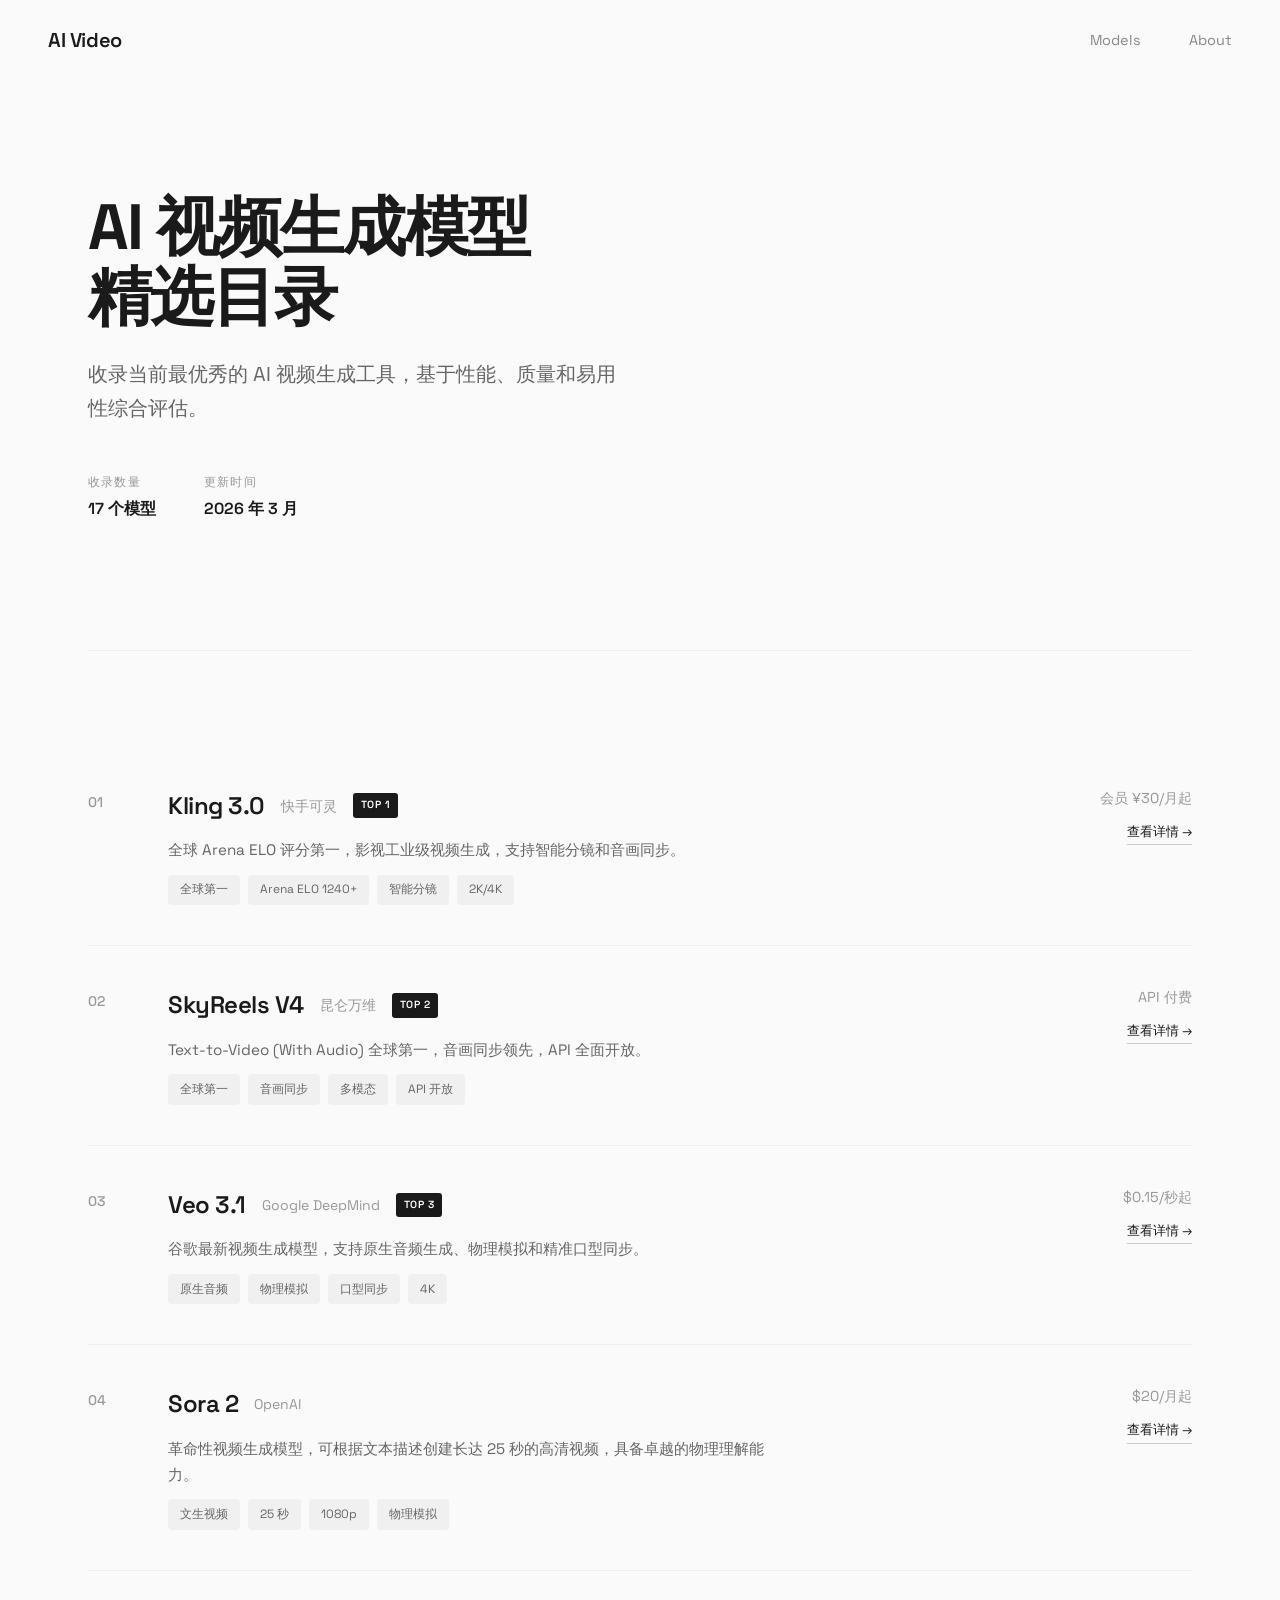
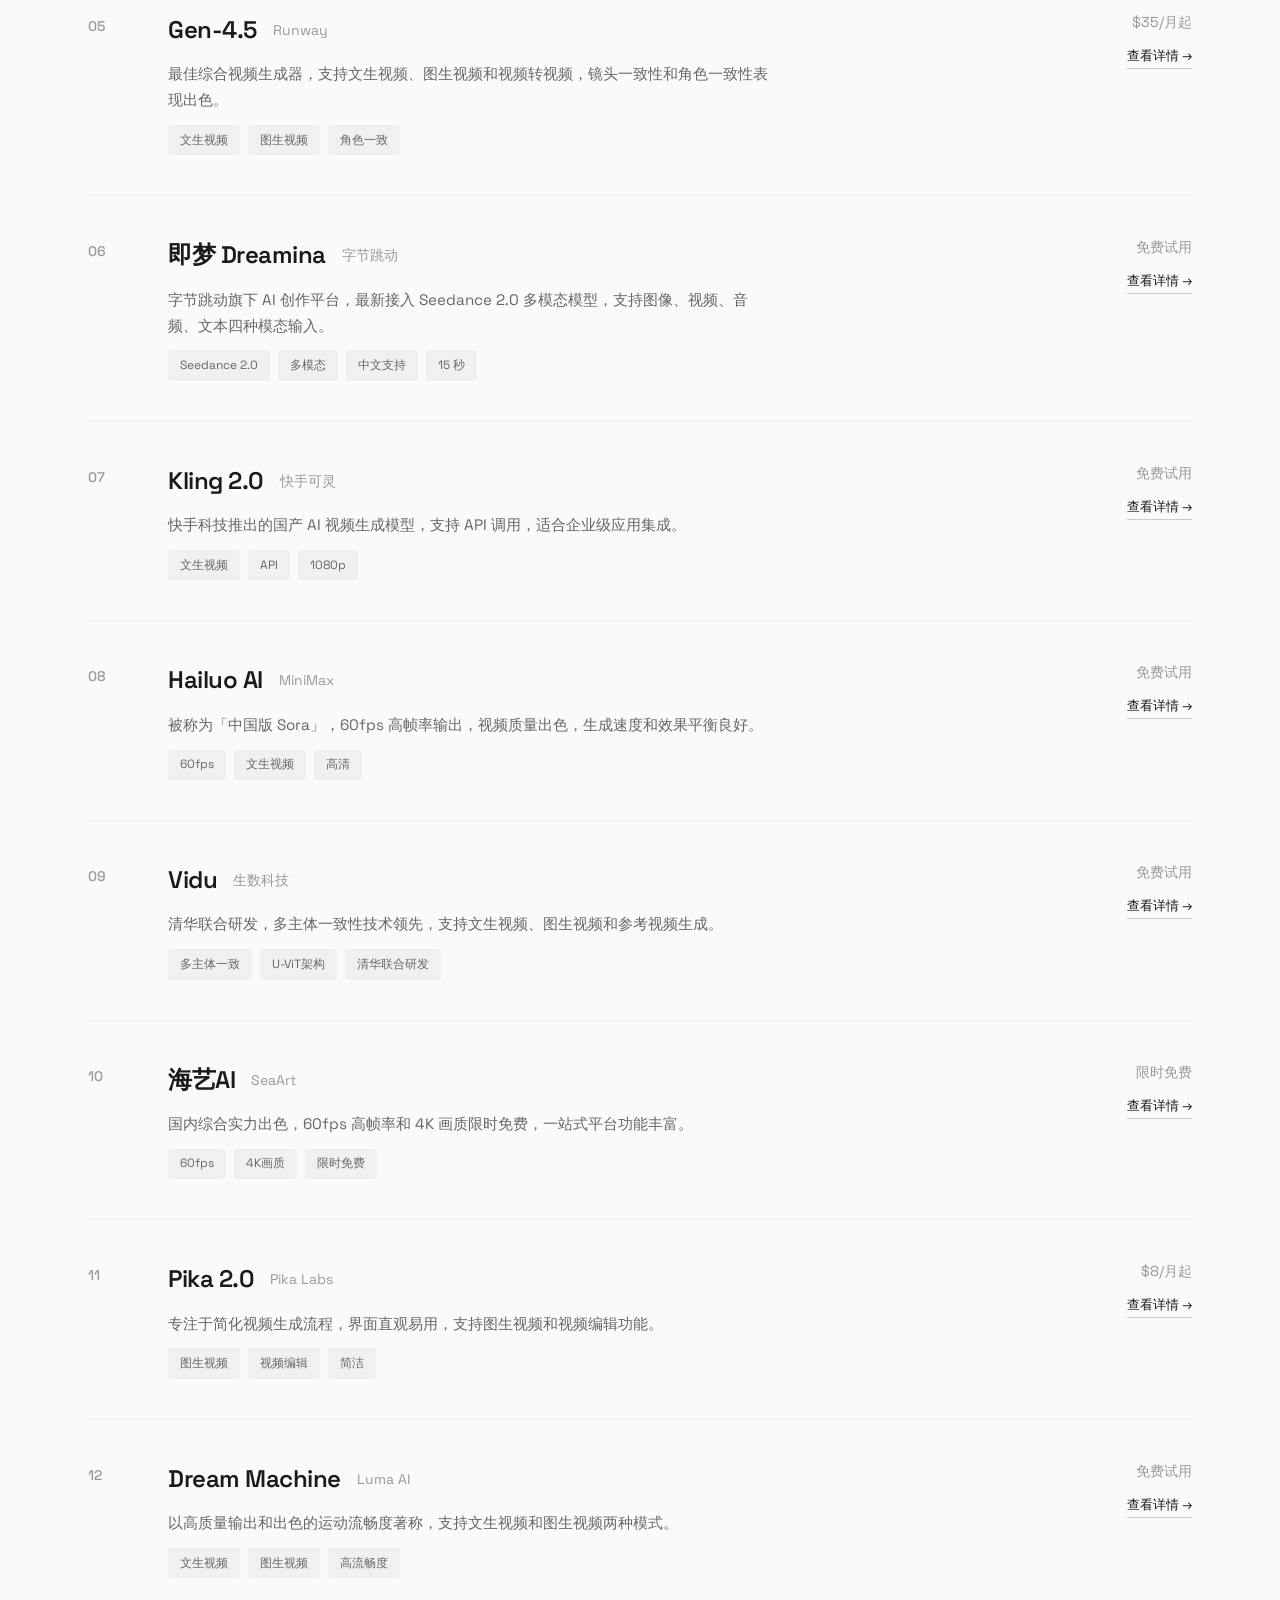
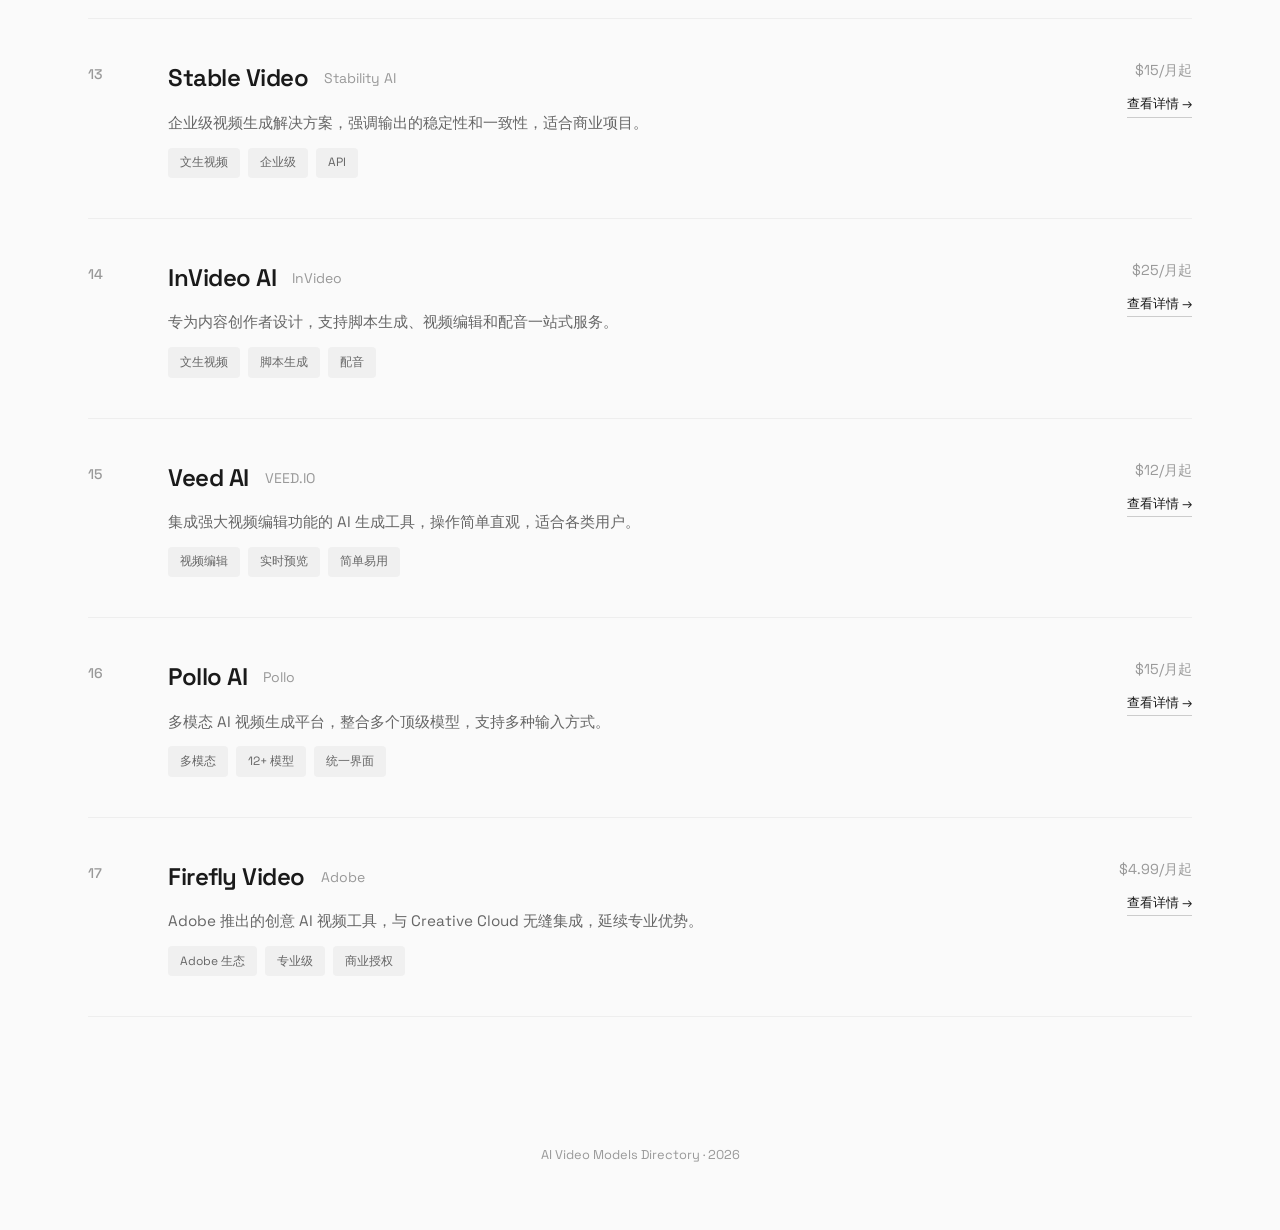
==== commit b98bd6a7: "Mirror AI video models directory" ====
--- a/index.html
+++ b/index.html
@@ -1,232 +1,466 @@
-<!doctype html>
+<!DOCTYPE html>
 <html lang="zh-CN">
 <head>
-  <meta charset="utf-8" />
-  <meta name="viewport" content="width=device-width, initial-scale=1" />
-  <meta name="color-scheme" content="light dark" />
-  <title>今日新闻简报</title>
-  <meta name="description" content="今日新闻简报：AI、中国、科技、财经与国际新闻。" />
-  <link rel="preconnect" href="https://fonts.googleapis.com">
-  <link rel="preconnect" href="https://fonts.gstatic.com" crossorigin>
-  <link href="https://fonts.googleapis.com/css2?family=Newsreader:wght@400;500;600;700&family=Roboto:wght@300;400;500;700&display=swap" rel="stylesheet">
-  <style>
-    :root {
-      --color-primary: #18181B;
-      --color-on-primary: #FFFFFF;
-      --color-secondary: #3F3F46;
-      --color-accent: #EC4899;
-      --color-background: #FAFAFA;
-      --color-foreground: #09090B;
-      --color-muted: #E8ECF0;
-      --color-border: #E4E4E7;
-      --color-surface: #FFFFFF;
-      --color-surface-2: #F4F4F5;
-      --color-ring: #18181B;
-      --shadow-card: 0 18px 50px rgba(24,24,27,.08);
-      --radius-xl: 28px;
-      --radius-lg: 20px;
-      --max: 1180px;
-    }
-    * { box-sizing: border-box; }
-    html { scroll-behavior: smooth; }
-    body {
-      margin: 0;
-      min-height: 100dvh;
-      background:
-        radial-gradient(circle at 12% -12%, rgba(236,72,153,.18), transparent 32rem),
-        linear-gradient(180deg, #fff, var(--color-background) 38%, #f1f5f9);
-      color: var(--color-foreground);
-      font-family: Roboto, ui-sans-serif, system-ui, -apple-system, BlinkMacSystemFont, "Segoe UI", sans-serif;
-      line-height: 1.6;
-      overflow-x: hidden;
-    }
-    a { color: inherit; text-decoration-thickness: .08em; text-underline-offset: .18em; }
-    a:hover { color: var(--color-accent); }
-    a:focus-visible, button:focus-visible { outline: 3px solid var(--color-ring); outline-offset: 4px; border-radius: 10px; }
-    .skip { position: absolute; left: 16px; top: -80px; background: var(--color-primary); color: white; padding: 12px 16px; z-index: 20; }
-    .skip:focus { top: 16px; }
-    header { position: sticky; top: 0; z-index: 10; backdrop-filter: blur(18px); background: rgba(250,250,250,.82); border-bottom: 1px solid rgba(228,228,231,.76); }
-    .nav { max-width: var(--max); margin: 0 auto; min-height: 72px; padding: 0 24px; display: flex; align-items: center; justify-content: space-between; gap: 20px; }
-    .brand { display: flex; align-items: center; gap: 12px; font-weight: 800; letter-spacing: -.03em; }
-    .brand-mark { width: 36px; height: 36px; display: grid; place-items: center; border-radius: 999px; background: var(--color-primary); color: var(--color-on-primary); font-family: Newsreader, serif; font-size: 19px; }
-    .nav-links { display: flex; gap: 18px; align-items: center; color: #52525b; font-size: 14px; }
-    .nav-links a { text-decoration: none; min-height: 44px; display: inline-flex; align-items: center; }
-    main { max-width: var(--max); margin: 0 auto; padding: 64px 24px 96px; }
-    .hero { display: grid; grid-template-columns: minmax(0, 1.08fr) minmax(280px, .92fr); gap: 28px; align-items: stretch; }
-    .hero-copy { padding: clamp(28px, 6vw, 58px); border: 1px solid var(--color-border); border-radius: var(--radius-xl); background: rgba(255,255,255,.8); box-shadow: var(--shadow-card); }
-    .eyebrow { display: inline-flex; align-items: center; gap: 10px; color: var(--color-accent); font-weight: 800; text-transform: uppercase; letter-spacing: .12em; font-size: 12px; }
-    .eyebrow::before { content: ""; width: 28px; height: 2px; background: currentColor; border-radius: 999px; }
-    h1 { font-family: Newsreader, Georgia, serif; margin: 20px 0 18px; font-size: clamp(3.8rem, 12vw, 9.2rem); line-height: .82; letter-spacing: -.07em; font-weight: 700; }
-    .lead { max-width: 62ch; font-size: clamp(1.05rem, 2vw, 1.28rem); color: #3f3f46; margin: 0; }
-    .stats { display: grid; grid-template-columns: repeat(3, minmax(0, 1fr)); gap: 12px; margin-top: 34px; }
-    .stat { border: 1px solid var(--color-border); background: var(--color-surface-2); border-radius: 18px; padding: 16px; }
-    .stat strong { display: block; font-family: Newsreader, serif; font-size: 30px; line-height: 1; }
-    .stat span { color: #52525b; font-size: 13px; }
-    .feature { min-height: 100%; padding: 28px; background: var(--color-primary); color: white; border-radius: var(--radius-xl); box-shadow: 0 24px 80px rgba(24,24,27,.2); display: flex; flex-direction: column; justify-content: space-between; gap: 30px; }
-    .feature .meta, .side-card .meta { display: flex; justify-content: space-between; gap: 12px; color: rgba(255,255,255,.7); font-size: 12px; text-transform: uppercase; letter-spacing: .08em; }
-    .feature h2 { font-family: Newsreader, Georgia, serif; font-size: clamp(2rem, 5vw, 4.4rem); line-height: .94; letter-spacing: -.045em; margin: 0; }
-    .feature p { color: rgba(255,255,255,.78); font-size: 17px; }
-    .feature a { color: white; }
-    .read-link { min-height: 44px; display: inline-flex; align-items: center; gap: 10px; width: fit-content; border: 1px solid rgba(255,255,255,.24); padding: 0 16px; border-radius: 999px; text-decoration: none; transition: transform .2s ease, background .2s ease; }
-    .read-link:hover { transform: translateY(-2px); background: rgba(255,255,255,.1); color: white; }
-    .section-head { display: flex; align-items: end; justify-content: space-between; gap: 20px; margin: 56px 0 20px; }
-    .section-head h2 { margin: 0; font-family: Newsreader, serif; font-size: clamp(2.1rem, 6vw, 5rem); line-height: .9; letter-spacing: -.055em; }
-    .section-head p { margin: 0; max-width: 42ch; color: #52525b; }
-    .side-grid { display: grid; grid-template-columns: repeat(3, minmax(0, 1fr)); gap: 16px; margin-top: 20px; }
-    .side-card, .news-card { background: var(--color-surface); border: 1px solid var(--color-border); border-radius: var(--radius-lg); padding: 22px; box-shadow: var(--shadow-card); transition: transform .2s ease, border-color .2s ease; }
-    .side-card:hover, .news-card:hover { transform: translateY(-3px); border-color: rgba(236,72,153,.35); }
-    .side-card .meta { color: #71717a; }
-    .side-card h3, .news-card h3 { font-family: Newsreader, Georgia, serif; line-height: 1.08; letter-spacing: -.025em; margin: 14px 0 12px; }
-    .side-card h3 { font-size: 1.55rem; }
-    .news-grid { display: grid; grid-template-columns: repeat(2, minmax(0, 1fr)); gap: 16px; }
-    .card-top { display: flex; justify-content: space-between; gap: 12px; align-items: center; }
-    .tag { background: #fce7f3; color: #9d174d; font-weight: 800; font-size: 12px; border-radius: 999px; padding: 6px 10px; }
-    .source, .published { color: #71717a; font-size: 12px; }
-    .news-card h3 { font-size: 1.8rem; }
-    .news-card p, .side-card p { color: #52525b; margin-bottom: 18px; }
-    .published { border-top: 1px solid var(--color-border); padding-top: 14px; }
-    footer { max-width: var(--max); margin: 0 auto; padding: 0 24px 48px; color: #71717a; font-size: 13px; }
-    @media (max-width: 900px) {
-      .hero, .side-grid, .news-grid { grid-template-columns: 1fr; }
-      .section-head { align-items: start; flex-direction: column; }
-      .nav-links { display: none; }
-    }
-    @media (max-width: 560px) {
-      main { padding: 34px 14px 72px; }
-      .nav { padding: 0 14px; }
-      .hero-copy, .feature { padding: 22px; border-radius: 22px; }
-      .stats { grid-template-columns: 1fr; }
-      h1 { font-size: clamp(3.4rem, 21vw, 6rem); }
-      .news-card h3 { font-size: 1.45rem; }
-    }
-    @media (prefers-reduced-motion: reduce) {
-      *, *::before, *::after { animation-duration: .01ms !important; animation-iteration-count: 1 !important; scroll-behavior: auto !important; transition-duration: .01ms !important; }
-    }
-    @media (prefers-color-scheme: dark) {
-      :root { --color-background: #09090b; --color-foreground: #fafafa; --color-surface: #18181b; --color-surface-2: #27272a; --color-border: #3f3f46; --color-primary: #fafafa; --color-on-primary: #09090b; --color-ring: #f4f4f5; --shadow-card: 0 18px 50px rgba(0,0,0,.35); }
-      body { background: radial-gradient(circle at 12% -12%, rgba(236,72,153,.22), transparent 32rem), linear-gradient(180deg, #09090b, #111113 55%, #050507); }
-      header { background: rgba(9,9,11,.78); border-color: rgba(63,63,70,.82); }
-      .hero-copy { background: rgba(24,24,27,.78); }
-      .lead, .section-head p, .news-card p, .side-card p { color: #d4d4d8; }
-      .nav-links, .source, .published, .side-card .meta, .stat span { color: #a1a1aa; }
-      .feature { background: #f4f4f5; color: #09090b; }
-      .feature .meta, .feature p { color: rgba(9,9,11,.68); }
-      .feature a { color: #09090b; }
-      .read-link { border-color: rgba(9,9,11,.2); }
-      .tag { background: rgba(236,72,153,.16); color: #f9a8d4; }
-    }
-  </style>
+    <meta charset="UTF-8">
+    <meta name="viewport" content="width=device-width, initial-scale=1.0">
+    <title>AI 视频生成模型 | 目录</title>
+    <link rel="icon" id="favicon">
+    <script>
+        window.onload = function() {
+            const canvas = document.createElement('canvas');
+            canvas.width = 64;
+            canvas.height = 64;
+            const ctx = canvas.getContext('2d');
+            
+            // 绘制蓝色字母 V
+            ctx.fillStyle = '#2563eb';
+            ctx.font = 'bold 40px Arial, sans-serif';
+            ctx.textAlign = 'center';
+            ctx.textBaseline = 'middle';
+            ctx.fillText('V', 32, 34);
+            
+            // 设置 favicon
+            document.getElementById('favicon').href = canvas.toDataURL('image/png');
+        };
+    </script>
+    <style>
+        @font-face {
+            font-family: 'Space Grotesk';
+            font-style: normal;
+            font-weight: 400;
+            font-display: swap;
+            src: url('fonts/SpaceGrotesk-400.ttf') format('truetype');
+        }
+
+        @font-face {
+            font-family: 'Space Grotesk';
+            font-style: normal;
+            font-weight: 500;
+            font-display: swap;
+            src: url('fonts/SpaceGrotesk-500.ttf') format('truetype');
+        }
+
+        @font-face {
+            font-family: 'Space Grotesk';
+            font-style: normal;
+            font-weight: 600;
+            font-display: swap;
+            src: url('fonts/SpaceGrotesk-600.ttf') format('truetype');
+        }
+
+        @font-face {
+            font-family: 'Space Grotesk';
+            font-style: normal;
+            font-weight: 700;
+            font-display: swap;
+            src: url('fonts/SpaceGrotesk-700.ttf') format('truetype');
+        }
+
+        * {
+            margin: 0;
+            padding: 0;
+            box-sizing: border-box;
+        }
+
+        ::-webkit-scrollbar {
+            width: 8px;
+            height: 8px;
+        }
+
+        ::-webkit-scrollbar-track {
+            background: #f0f0f0;
+        }
+
+        ::-webkit-scrollbar-thumb {
+            background: #ccc;
+            border-radius: 4px;
+        }
+
+        ::-webkit-scrollbar-thumb:hover {
+            background: #999;
+        }
+
+        html {
+            scroll-behavior: smooth;
+        }
+
+        body {
+            font-family: 'Space Grotesk', -apple-system, BlinkMacSystemFont, sans-serif;
+            background: #fafafa;
+            color: #1a1a1a;
+            line-height: 1.6;
+            -webkit-font-smoothing: antialiased;
+        }
+
+        a {
+            text-decoration: none;
+            color: inherit;
+        }
+
+        nav {
+            position: fixed;
+            top: 0;
+            left: 0;
+            right: 0;
+            background: rgba(250, 250, 250, 0.9);
+            backdrop-filter: blur(12px);
+            z-index: 1000;
+            padding: 1.5rem 3rem;
+        }
+
+        .nav-content {
+            max-width: 1200px;
+            margin: 0 auto;
+            display: flex;
+            justify-content: space-between;
+            align-items: center;
+        }
+
+        .logo {
+            font-size: 1.25rem;
+            font-weight: 600;
+            letter-spacing: -0.02em;
+        }
+
+        .nav-links {
+            display: flex;
+            gap: 3rem;
+            list-style: none;
+        }
+
+        .nav-links a {
+            color: #888;
+            text-decoration: none;
+            font-size: 0.9rem;
+            transition: color 0.2s;
+        }
+
+        .nav-links a:hover {
+            color: #1a1a1a;
+        }
+
+        main {
+            max-width: 1200px;
+            margin: 0 auto;
+            padding: 0 3rem;
+        }
+
+        header {
+            padding: 12rem 0 8rem;
+            border-bottom: 1px solid #eee;
+            margin-bottom: 6rem;
+        }
+
+        header h1 {
+            font-size: 4rem;
+            font-weight: 700;
+            letter-spacing: -0.03em;
+            line-height: 1.1;
+            margin-bottom: 1.5rem;
+        }
+
+        header p {
+            font-size: 1.25rem;
+            color: #666;
+            max-width: 540px;
+            line-height: 1.7;
+        }
+
+        .meta {
+            margin-top: 3rem;
+            display: flex;
+            gap: 3rem;
+        }
+
+        .meta-item {
+            display: flex;
+            flex-direction: column;
+            gap: 0.25rem;
+        }
+
+        .meta-label {
+            font-size: 0.75rem;
+            text-transform: uppercase;
+            letter-spacing: 0.1em;
+            color: #999;
+        }
+
+        .meta-value {
+            font-size: 1rem;
+            font-weight: 600;
+        }
+
+        .model-list {
+            display: flex;
+            flex-direction: column;
+        }
+
+        .model-item {
+            display: grid;
+            grid-template-columns: 3rem 1fr auto;
+            gap: 2rem;
+            padding: 2.5rem 0;
+            border-bottom: 1px solid #eee;
+            align-items: start;
+            transition: background 0.2s;
+        }
+
+        .model-item:hover {
+            background: #fff;
+            margin: 0 -1.5rem;
+            padding: 2.5rem 1.5rem;
+        }
+
+        .rank {
+            font-size: 0.875rem;
+            color: #999;
+            font-weight: 500;
+            padding-top: 0.25rem;
+        }
+
+        .model-info {
+            display: flex;
+            flex-direction: column;
+            gap: 0.75rem;
+        }
+
+        .model-header {
+            display: flex;
+            align-items: center;
+            gap: 1rem;
+        }
+
+        .model-name {
+            font-size: 1.5rem;
+            font-weight: 600;
+            letter-spacing: -0.02em;
+        }
+
+        .model-company {
+            font-size: 0.875rem;
+            color: #999;
+        }
+
+        .model-desc {
+            font-size: 0.95rem;
+            color: #666;
+            max-width: 600px;
+            line-height: 1.7;
+        }
+
+        .model-tags {
+            display: flex;
+            flex-wrap: wrap;
+            gap: 0.5rem;
+        }
+
+        .tag {
+            font-size: 0.75rem;
+            color: #666;
+            background: #f0f0f0;
+            padding: 0.35rem 0.75rem;
+            border-radius: 4px;
+        }
+
+        .model-action {
+            display: flex;
+            flex-direction: column;
+            align-items: flex-end;
+            gap: 0.75rem;
+        }
+
+        .price {
+            font-size: 0.9rem;
+            color: #999;
+        }
+
+        .price strong {
+            color: #1a1a1a;
+            font-size: 1rem;
+        }
+
+        .link {
+            font-size: 0.8rem;
+            color: #1a1a1a;
+            text-decoration: none;
+            border-bottom: 1px solid #ccc;
+            padding-bottom: 0.1rem;
+            transition: border-color 0.2s;
+        }
+
+        .link:hover {
+            border-color: #1a1a1a;
+        }
+
+        .model-item a.model-card-link {
+            text-decoration: none;
+            color: inherit;
+            display: contents;
+        }
+
+        .model-item a.model-card-link:hover {
+            text-decoration: none;
+        }
+
+        .model-item:has(.model-card-link:hover) {
+            background: #fff;
+            margin: 0 -1.5rem;
+            padding: 2.5rem 1.5rem;
+        }
+
+        .badge {
+            font-size: 0.65rem;
+            text-transform: uppercase;
+            letter-spacing: 0.05em;
+            padding: 0.25rem 0.5rem;
+            border-radius: 3px;
+            font-weight: 600;
+        }
+
+        .badge-top {
+            background: #1a1a1a;
+            color: #fff;
+        }
+
+        .badge-new {
+            background: #f0f0f0;
+            color: #666;
+        }
+
+        footer {
+            max-width: 1200px;
+            margin: 8rem auto 4rem;
+            padding: 0 3rem;
+            text-align: center;
+        }
+
+        footer p {
+            font-size: 0.8rem;
+            color: #999;
+        }
+
+        @media (max-width: 768px) {
+            nav {
+                padding: 1rem 1.5rem;
+            }
+
+            .nav-links {
+                gap: 1.5rem;
+            }
+
+            .nav-links a {
+                font-size: 0.85rem;
+            }
+
+            main {
+                padding: 0 1.5rem;
+            }
+
+            header {
+                padding: 8rem 0 4rem;
+                margin-bottom: 3rem;
+            }
+
+            header h1 {
+                font-size: 2.2rem;
+            }
+
+            header p {
+                font-size: 1rem;
+            }
+
+            .meta {
+                flex-direction: column;
+                gap: 1.5rem;
+                margin-top: 2rem;
+            }
+
+            .model-item {
+                grid-template-columns: 1fr;
+                gap: 1rem;
+                padding: 2rem 0;
+            }
+
+            .rank {
+                display: none;
+            }
+
+            .model-header {
+                flex-wrap: wrap;
+            }
+
+            .model-name {
+                font-size: 1.25rem;
+            }
+
+            .model-desc {
+                font-size: 0.9rem;
+            }
+
+            .model-action {
+                flex-direction: row;
+                align-items: center;
+                justify-content: space-between;
+                padding-top: 1rem;
+            }
+
+            footer {
+                padding: 0 1.5rem;
+                margin: 4rem auto 2rem;
+            }
+        }
+
+        @media (max-width: 480px) {
+            header h1 {
+                font-size: 1.8rem;
+            }
+
+            .model-item:hover {
+                margin: 0 -1rem;
+                padding: 1.5rem 1rem;
+            }
+
+            .tag {
+                font-size: 0.7rem;
+                padding: 0.25rem 0.5rem;
+            }
+        }
+    </style>
 </head>
 <body>
-  <a class="skip" href="#main">跳到主要内容</a>
-  <header>
-    <nav class="nav" aria-label="主导航">
-      <div class="brand"><span class="brand-mark" aria-hidden="true">N</span><span>今日新闻简报</span></div>
-      <div class="nav-links">
-        <a href="#lead">头条</a>
-        <a href="#briefs">快讯</a>
-        <a href="https://github.com/qunqin219/html" target="_blank" rel="noopener noreferrer">源码</a>
-      </div>
+    <nav>
+        <div class="nav-content">
+            <div class="logo">AI Video</div>
+            <ul class="nav-links">
+                <li><a href="index.html#model-list">Models</a></li>
+                <li><a href="about.html">About</a></li>
+            </ul>
+        </div>
     </nav>
-  </header>
-  <main id="main">
-    <section class="hero" id="lead" aria-labelledby="page-title">
-      <div class="hero-copy">
-        <div class="eyebrow">2026-04-28 · 周二 · 欧洲中部时间</div>
-        <h1 id="page-title">今日<br>新闻</h1>
-        <p class="lead">采用 UI/UX Pro Max 推荐的「内容优先」新闻模板：大字号、强对比、少装饰，把今天值得关注的新闻放到最前面。</p>
-        <div class="stats" aria-label="页面摘要">
-          <div class="stat"><strong>10</strong><span>条新闻</span></div>
-          <div class="stat"><strong>4</strong><span>重点板块</span></div>
-          <div class="stat"><strong>AA</strong><span>可访问性目标</span></div>
-        </div>
-      </div>
-      <article class="feature">
-        <div class="meta"><span>AI / 中国</span><span>bloomberg.com</span></div>
-        <div>
-          <h2><a href="https://www.bloomberg.com/news/articles/2026-04-27/xi-tests-china-s-reach-by-blocking-meta-deal-that-s-already-done" target="_blank" rel="noopener noreferrer">中国叫停 Meta 对 Manus 的收购，展现跨境科技交易影响力</a></h2>
-          <p>据彭博报道，中国叫停 Meta 对 AI 初创公司 Manus 的收购。该交易涉及一家已迁往新加坡、但拥有中国背景的智能体 AI 公司，显示中国正在扩大对跨境科技交易的监管影响。</p>
-        </div>
-        <a class="read-link" href="https://www.bloomberg.com/news/articles/2026-04-27/xi-tests-china-s-reach-by-blocking-meta-deal-that-s-already-done" target="_blank" rel="noopener noreferrer" aria-label="阅读头条新闻原文：中国叫停 Meta 对 Manus 的收购，展现跨境科技交易影响力">阅读原文 <span aria-hidden="true">→</span></a>
-      </article>
-    </section>
-    <section aria-labelledby="focus-title">
-      <div class="section-head">
-        <h2 id="focus-title">重点关注</h2>
-        <p>围绕 AI、科技产业、市场与国际议题，精选今日高相关报道。</p>
-      </div>
-      <div class="side-grid">
-          <article class="side-card">
-            <div class="meta"><span>AI / 中国</span><span>reuters.com</span></div>
-            <h3><a href="https://www.reuters.com/business/finance/meta-pokes-holes-chinas-great-ai-firewall-2026-04-27/" target="_blank" rel="noopener noreferrer">Meta 收购受阻暴露中国 AI 出海与本土监管之间的张力</a></h3>
-            <p>路透分析称，Meta 相关交易凸显中国科技企业全球化的两难：既要鼓励技术走向海外，又要避免关键能力和资本彻底离开本土生态。后续投资回收和交易撤回仍存不确定性。</p>
-          </article>
-
-          <article class="side-card">
-            <div class="meta"><span>AI / 中国</span><span>cnbc.com</span></div>
-            <h3><a href="https://www.cnbc.com/2026/04/27/china-ai-hardware-shipping-einclaw-style3d-vw-alibaba.html" target="_blank" rel="noopener noreferrer">中国 AI 硬件创业升温：智能体能力正在进入真实设备</a></h3>
-            <p>CNBC 关注杭州等地 AI 硬件创业热潮：从可语音操控 AI 智能体的夹式麦克风，到面向制造和汽车场景的本地 AI 方案，AI 正从云端模型走向物理世界。</p>
-          </article>
-
-          <article class="side-card">
-            <div class="meta"><span>科技</span><span>cnn.com</span></div>
-            <h3><a href="https://www.cnn.com/2026/04/27/business/video/musk-altman-openai-gold-live-042704pseg2-cnni-business-fast" target="_blank" rel="noopener noreferrer">马斯克与奥特曼围绕 OpenAI 的争端进入法庭阶段</a></h3>
-            <p>CNN 报道，埃隆·马斯克与山姆·奥特曼围绕 OpenAI 发展方向、治理结构和商业化路径的长期争端进入司法程序，案件可能继续影响 AI 行业治理讨论。</p>
-          </article>
-      </div>
-    </section>
-    <section id="briefs" aria-labelledby="brief-title">
-      <div class="section-head">
-        <h2 id="brief-title">新闻列表</h2>
-        <p>点击标题可跳转到新闻来源。页面为静态托管，后续可以持续更新。</p>
-      </div>
-      <div class="news-grid">
-        <article class="news-card">
-          <div class="card-top"><span class="tag">财经</span><span class="source">ft.com</span></div>
-          <h3><a href="https://www.ft.com/content/e03d21ab-dec8-4ab1-8c99-200ba6f6c72f" target="_blank" rel="noopener noreferrer">加拿大推出 250 亿加元主权财富基金以推动经济增长</a></h3>
-          <p>英国《金融时报》报道，加拿大启动规模 250 亿加元的主权财富基金，目标是支持本国增长、战略产业和长期投资能力。</p>
-          <div class="published">2026年4月27日 16:38 GMT</div>
-        </article>
-
-        <article class="news-card">
-          <div class="card-top"><span class="tag">国际</span><span class="source">ft.com</span></div>
-          <h3><a href="https://www.ft.com/content/1cda459a-d7f5-4a79-b0a3-ad7b82a16a7e" target="_blank" rel="noopener noreferrer">伊朗战争背景下，拉美外交独立性受到重新审视</a></h3>
-          <p>金融时报相关评论认为，拉美在中东局势和全球秩序变化中的外交姿态更趋自主，地区政治不再完全受传统外部力量框架束缚。</p>
-          <div class="published">2026年4月28日 04:00 GMT</div>
-        </article>
-
-        <article class="news-card">
-          <div class="card-top"><span class="tag">AI / 中国</span><span class="source">cnbc.com</span></div>
-          <h3><a href="https://www.cnbc.com/video/2026/04/27/chinas-llm-advances-continue-to-impress-despite-us-export-controls.html" target="_blank" rel="noopener noreferrer">专家称中国大模型进展仍然亮眼，出口管制未能阻止技术迭代</a></h3>
-          <p>CNBC 采访中，Paul Triolo 表示，中国大模型在美国出口管制背景下仍持续取得进展，DeepSeek 等模型的新版本体现出较强工程优化和推理能力。</p>
-          <div class="published">2026年4月27日 05:44 GMT</div>
-        </article>
-
-        <article class="news-card">
-          <div class="card-top"><span class="tag">财经</span><span class="source">wsj.com</span></div>
-          <h3><a href="https://www.wsj.com/articles/tech-media-telecom-roundup-market-talk-cf3c54e8" target="_blank" rel="noopener noreferrer">科技、媒体与电信板块市场观察</a></h3>
-          <p>《华尔街日报》市场观察栏目梳理科技、媒体和电信板块动态，投资者继续关注 AI 基建、云服务投入和大型科技公司的盈利预期。</p>
-          <div class="published">2026年4月27日 10:31 GMT</div>
-        </article>
-
-        <article class="news-card">
-          <div class="card-top"><span class="tag">财经</span><span class="source">cnbc.com</span></div>
-          <h3><a href="https://www.cnbc.com/video/2026/04/27/post-market-wrap-april-27-2026.html" target="_blank" rel="noopener noreferrer">4 月 27 日美股收盘回顾：AI、AWS 与市场情绪成焦点</a></h3>
-          <p>CNBC 收盘节目称，市场继续关注科技股和 AI 资本开支。分析人士认为，亚马逊若要保持 AWS 在 AI 云基础设施中的领先地位，仍需扩大投入。</p>
-          <div class="published">2026年4月27日 21:02 GMT</div>
-        </article>
-
-        <article class="news-card">
-          <div class="card-top"><span class="tag">国际</span><span class="source">pressreleasehub.pa.media</span></div>
-          <h3><a href="https://pressreleasehub.pa.media/article/luxshare-ict-reports-resilient-2025-performance-reinforcing-its-global-precision-manufacturing-platform-71979.html" target="_blank" rel="noopener noreferrer">立讯精密发布 2025 年业绩，强化全球精密制造平台定位</a></h3>
-          <p>立讯精密相关发布显示，公司在互连、供电、散热与 AI 数据中心基础设施等方向继续扩展能力，强调全球精密制造平台的韧性和增长空间。</p>
-          <div class="published">2026年4月27日 07:04 GMT</div>
-        </article>
-      </div>
-    </section>
-  </main>
-  <footer>
-    <p>数据来源：Tavily 搜索结果聚合；页面更新：2026-04-28 · 周二 · 欧洲中部时间。新闻摘要仅作快速预览，请以原始媒体报道为准。</p>
-  </footer>
+
+    <main>
+        <header>
+            <h1>AI 视频生成模型<br>精选目录</h1>
+            <p>收录当前最优秀的 AI 视频生成工具，基于性能、质量和易用性综合评估。</p>
+            <div class="meta">
+                <div class="meta-item">
+                    <span class="meta-label">收录数量</span>
+                    <span class="meta-value">17 个模型</span>
+                </div>
+                <div class="meta-item">
+                    <span class="meta-label">更新时间</span>
+                    <span class="meta-value">2026 年 3 月</span>
+                </div>
+            </div>
+        </header>
+
+        <section class="model-list" id="model-list"></section>
+    </main>
+
+    <script src="js/renderModels.js"></script>
+
+    <footer id="about">
+        <p>AI Video Models Directory · 2026</p>
+    </footer>
 </body>
-</html>
+</html>
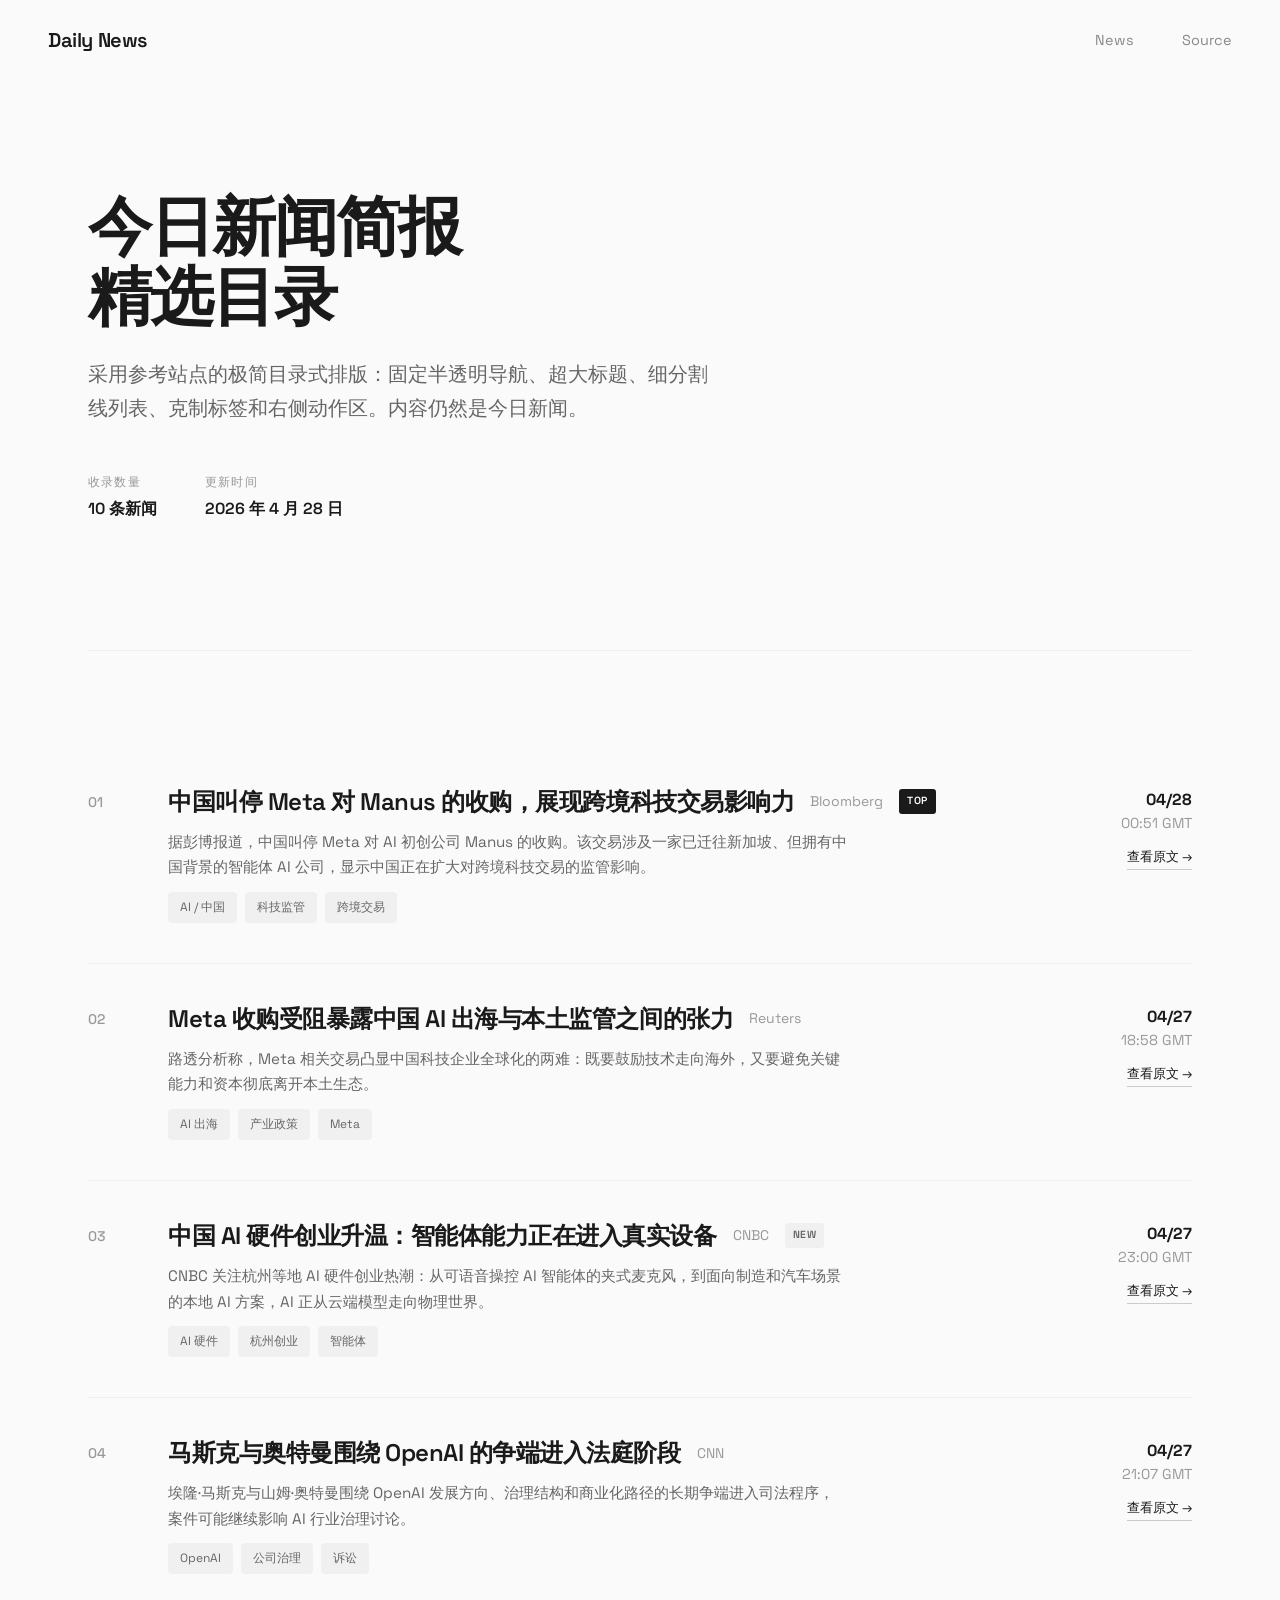
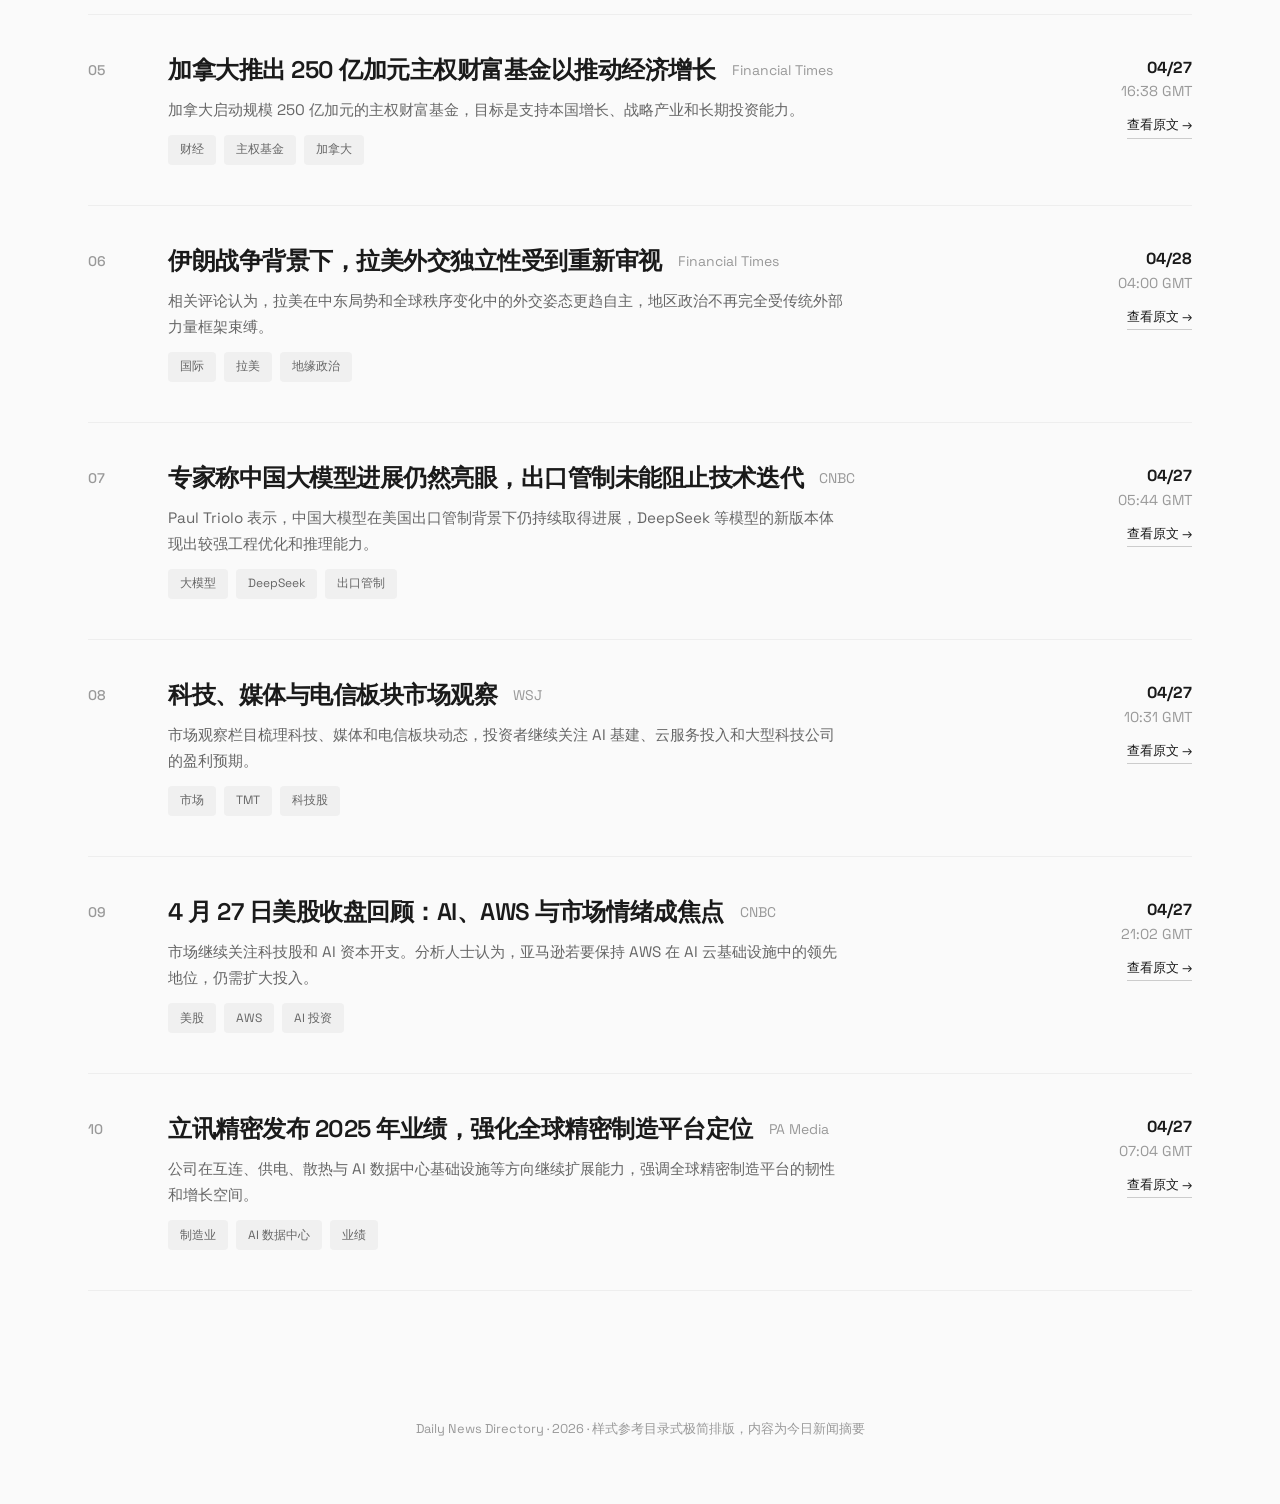
==== commit 83d7c61e: "Use directory style for news page without mirrored content" ====
--- a/index.html
+++ b/index.html
@@ -3,7 +3,7 @@
 <head>
     <meta charset="UTF-8">
     <meta name="viewport" content="width=device-width, initial-scale=1.0">
-    <title>AI 视频生成模型 | 目录</title>
+    <title>今日新闻 | 极简目录</title>
     <link rel="icon" id="favicon">
     <script>
         window.onload = function() {
@@ -11,79 +11,26 @@
             canvas.width = 64;
             canvas.height = 64;
             const ctx = canvas.getContext('2d');
-            
-            // 绘制蓝色字母 V
             ctx.fillStyle = '#2563eb';
             ctx.font = 'bold 40px Arial, sans-serif';
             ctx.textAlign = 'center';
             ctx.textBaseline = 'middle';
-            ctx.fillText('V', 32, 34);
-            
-            // 设置 favicon
+            ctx.fillText('N', 32, 34);
             document.getElementById('favicon').href = canvas.toDataURL('image/png');
         };
     </script>
     <style>
-        @font-face {
-            font-family: 'Space Grotesk';
-            font-style: normal;
-            font-weight: 400;
-            font-display: swap;
-            src: url('fonts/SpaceGrotesk-400.ttf') format('truetype');
-        }
-
-        @font-face {
-            font-family: 'Space Grotesk';
-            font-style: normal;
-            font-weight: 500;
-            font-display: swap;
-            src: url('fonts/SpaceGrotesk-500.ttf') format('truetype');
-        }
-
-        @font-face {
-            font-family: 'Space Grotesk';
-            font-style: normal;
-            font-weight: 600;
-            font-display: swap;
-            src: url('fonts/SpaceGrotesk-600.ttf') format('truetype');
-        }
-
-        @font-face {
-            font-family: 'Space Grotesk';
-            font-style: normal;
-            font-weight: 700;
-            font-display: swap;
-            src: url('fonts/SpaceGrotesk-700.ttf') format('truetype');
-        }
-
-        * {
-            margin: 0;
-            padding: 0;
-            box-sizing: border-box;
-        }
-
-        ::-webkit-scrollbar {
-            width: 8px;
-            height: 8px;
-        }
-
-        ::-webkit-scrollbar-track {
-            background: #f0f0f0;
-        }
-
-        ::-webkit-scrollbar-thumb {
-            background: #ccc;
-            border-radius: 4px;
-        }
-
-        ::-webkit-scrollbar-thumb:hover {
-            background: #999;
-        }
-
-        html {
-            scroll-behavior: smooth;
-        }
-
+        @font-face { font-family: 'Space Grotesk'; font-style: normal; font-weight: 400; font-display: swap; src: url('fonts/SpaceGrotesk-400.ttf') format('truetype'); }
+        @font-face { font-family: 'Space Grotesk'; font-style: normal; font-weight: 500; font-display: swap; src: url('fonts/SpaceGrotesk-500.ttf') format('truetype'); }
+        @font-face { font-family: 'Space Grotesk'; font-style: normal; font-weight: 600; font-display: swap; src: url('fonts/SpaceGrotesk-600.ttf') format('truetype'); }
+        @font-face { font-family: 'Space Grotesk'; font-style: normal; font-weight: 700; font-display: swap; src: url('fonts/SpaceGrotesk-700.ttf') format('truetype'); }
+
+        * { margin: 0; padding: 0; box-sizing: border-box; }
+        ::-webkit-scrollbar { width: 8px; height: 8px; }
+        ::-webkit-scrollbar-track { background: #f0f0f0; }
+        ::-webkit-scrollbar-thumb { background: #ccc; border-radius: 4px; }
+        ::-webkit-scrollbar-thumb:hover { background: #999; }
+        html { scroll-behavior: smooth; }
         body {
             font-family: 'Space Grotesk', -apple-system, BlinkMacSystemFont, sans-serif;
             background: #fafafa;
@@ -91,11 +38,8 @@
             line-height: 1.6;
             -webkit-font-smoothing: antialiased;
         }
-
-        a {
-            text-decoration: none;
-            color: inherit;
-        }
+        a { text-decoration: none; color: inherit; }
+        a:focus-visible { outline: 2px solid #2563eb; outline-offset: 4px; border-radius: 4px; }
 
         nav {
             position: fixed;
@@ -107,7 +51,6 @@
             z-index: 1000;
             padding: 1.5rem 3rem;
         }
-
         .nav-content {
             max-width: 1200px;
             margin: 0 auto;
@@ -115,352 +58,209 @@
             justify-content: space-between;
             align-items: center;
         }
-
-        .logo {
-            font-size: 1.25rem;
-            font-weight: 600;
-            letter-spacing: -0.02em;
-        }
-
-        .nav-links {
-            display: flex;
-            gap: 3rem;
-            list-style: none;
-        }
-
-        .nav-links a {
-            color: #888;
-            text-decoration: none;
-            font-size: 0.9rem;
-            transition: color 0.2s;
-        }
-
-        .nav-links a:hover {
-            color: #1a1a1a;
-        }
-
-        main {
-            max-width: 1200px;
-            margin: 0 auto;
-            padding: 0 3rem;
-        }
-
-        header {
-            padding: 12rem 0 8rem;
-            border-bottom: 1px solid #eee;
-            margin-bottom: 6rem;
-        }
-
-        header h1 {
-            font-size: 4rem;
-            font-weight: 700;
-            letter-spacing: -0.03em;
-            line-height: 1.1;
-            margin-bottom: 1.5rem;
-        }
-
-        header p {
-            font-size: 1.25rem;
-            color: #666;
-            max-width: 540px;
-            line-height: 1.7;
-        }
-
-        .meta {
-            margin-top: 3rem;
-            display: flex;
-            gap: 3rem;
-        }
-
-        .meta-item {
-            display: flex;
-            flex-direction: column;
-            gap: 0.25rem;
-        }
-
-        .meta-label {
-            font-size: 0.75rem;
-            text-transform: uppercase;
-            letter-spacing: 0.1em;
-            color: #999;
-        }
-
-        .meta-value {
-            font-size: 1rem;
-            font-weight: 600;
-        }
-
-        .model-list {
-            display: flex;
-            flex-direction: column;
-        }
-
-        .model-item {
+        .logo { font-size: 1.25rem; font-weight: 600; letter-spacing: -0.02em; }
+        .nav-links { display: flex; gap: 3rem; list-style: none; }
+        .nav-links a { color: #888; font-size: 0.9rem; transition: color 0.2s; }
+        .nav-links a:hover { color: #1a1a1a; }
+
+        main { max-width: 1200px; margin: 0 auto; padding: 0 3rem; }
+        header { padding: 12rem 0 8rem; border-bottom: 1px solid #eee; margin-bottom: 6rem; }
+        header h1 { font-size: 4rem; font-weight: 700; letter-spacing: -0.03em; line-height: 1.1; margin-bottom: 1.5rem; }
+        header p { font-size: 1.25rem; color: #666; max-width: 620px; line-height: 1.7; }
+        .meta { margin-top: 3rem; display: flex; gap: 3rem; }
+        .meta-item { display: flex; flex-direction: column; gap: 0.25rem; }
+        .meta-label { font-size: 0.75rem; text-transform: uppercase; letter-spacing: 0.1em; color: #999; }
+        .meta-value { font-size: 1rem; font-weight: 600; }
+
+        .news-list { display: flex; flex-direction: column; }
+        .news-item {
             display: grid;
             grid-template-columns: 3rem 1fr auto;
             gap: 2rem;
             padding: 2.5rem 0;
             border-bottom: 1px solid #eee;
             align-items: start;
-            transition: background 0.2s;
-        }
-
-        .model-item:hover {
-            background: #fff;
-            margin: 0 -1.5rem;
-            padding: 2.5rem 1.5rem;
-        }
-
-        .rank {
-            font-size: 0.875rem;
-            color: #999;
-            font-weight: 500;
-            padding-top: 0.25rem;
-        }
-
-        .model-info {
-            display: flex;
-            flex-direction: column;
-            gap: 0.75rem;
-        }
-
-        .model-header {
-            display: flex;
-            align-items: center;
-            gap: 1rem;
-        }
-
-        .model-name {
-            font-size: 1.5rem;
-            font-weight: 600;
-            letter-spacing: -0.02em;
-        }
-
-        .model-company {
-            font-size: 0.875rem;
-            color: #999;
-        }
-
-        .model-desc {
-            font-size: 0.95rem;
-            color: #666;
-            max-width: 600px;
-            line-height: 1.7;
-        }
-
-        .model-tags {
-            display: flex;
-            flex-wrap: wrap;
-            gap: 0.5rem;
-        }
-
-        .tag {
-            font-size: 0.75rem;
-            color: #666;
-            background: #f0f0f0;
-            padding: 0.35rem 0.75rem;
-            border-radius: 4px;
-        }
-
-        .model-action {
-            display: flex;
-            flex-direction: column;
-            align-items: flex-end;
-            gap: 0.75rem;
-        }
-
-        .price {
-            font-size: 0.9rem;
-            color: #999;
-        }
-
-        .price strong {
-            color: #1a1a1a;
-            font-size: 1rem;
-        }
-
-        .link {
-            font-size: 0.8rem;
-            color: #1a1a1a;
-            text-decoration: none;
-            border-bottom: 1px solid #ccc;
-            padding-bottom: 0.1rem;
-            transition: border-color 0.2s;
-        }
-
-        .link:hover {
-            border-color: #1a1a1a;
-        }
-
-        .model-item a.model-card-link {
-            text-decoration: none;
-            color: inherit;
-            display: contents;
-        }
-
-        .model-item a.model-card-link:hover {
-            text-decoration: none;
-        }
-
-        .model-item:has(.model-card-link:hover) {
-            background: #fff;
-            margin: 0 -1.5rem;
-            padding: 2.5rem 1.5rem;
-        }
-
-        .badge {
-            font-size: 0.65rem;
-            text-transform: uppercase;
-            letter-spacing: 0.05em;
-            padding: 0.25rem 0.5rem;
-            border-radius: 3px;
-            font-weight: 600;
-        }
-
-        .badge-top {
-            background: #1a1a1a;
-            color: #fff;
-        }
-
-        .badge-new {
-            background: #f0f0f0;
-            color: #666;
-        }
-
-        footer {
-            max-width: 1200px;
-            margin: 8rem auto 4rem;
-            padding: 0 3rem;
-            text-align: center;
-        }
-
-        footer p {
-            font-size: 0.8rem;
-            color: #999;
-        }
+            transition: background 0.2s, margin 0.2s, padding 0.2s;
+        }
+        .news-item:hover { background: #fff; margin: 0 -1.5rem; padding: 2.5rem 1.5rem; }
+        .rank { font-size: 0.875rem; color: #999; font-weight: 500; padding-top: 0.25rem; }
+        .news-info { display: flex; flex-direction: column; gap: 0.75rem; }
+        .news-header { display: flex; align-items: center; gap: 1rem; flex-wrap: wrap; }
+        .news-title { font-size: 1.5rem; font-weight: 600; letter-spacing: -0.02em; line-height: 1.25; }
+        .news-source { font-size: 0.875rem; color: #999; }
+        .news-desc { font-size: 0.95rem; color: #666; max-width: 680px; line-height: 1.7; }
+        .news-tags { display: flex; flex-wrap: wrap; gap: 0.5rem; }
+        .tag { font-size: 0.75rem; color: #666; background: #f0f0f0; padding: 0.35rem 0.75rem; border-radius: 4px; }
+        .news-action { display: flex; flex-direction: column; align-items: flex-end; gap: 0.75rem; min-width: 8rem; }
+        .time { font-size: 0.9rem; color: #999; text-align: right; }
+        .time strong { display: block; color: #1a1a1a; font-size: 1rem; }
+        .link { font-size: 0.8rem; color: #1a1a1a; border-bottom: 1px solid #ccc; padding-bottom: 0.1rem; transition: border-color 0.2s; }
+        .link:hover { border-color: #1a1a1a; }
+        .badge { font-size: 0.65rem; text-transform: uppercase; letter-spacing: 0.05em; padding: 0.25rem 0.5rem; border-radius: 3px; font-weight: 600; }
+        .badge-top { background: #1a1a1a; color: #fff; }
+        .badge-new { background: #f0f0f0; color: #666; }
+
+        footer { max-width: 1200px; margin: 8rem auto 4rem; padding: 0 3rem; text-align: center; }
+        footer p { font-size: 0.8rem; color: #999; }
 
         @media (max-width: 768px) {
-            nav {
-                padding: 1rem 1.5rem;
-            }
-
-            .nav-links {
-                gap: 1.5rem;
-            }
-
-            .nav-links a {
-                font-size: 0.85rem;
-            }
-
-            main {
-                padding: 0 1.5rem;
-            }
-
-            header {
-                padding: 8rem 0 4rem;
-                margin-bottom: 3rem;
-            }
-
-            header h1 {
-                font-size: 2.2rem;
-            }
-
-            header p {
-                font-size: 1rem;
-            }
-
-            .meta {
-                flex-direction: column;
-                gap: 1.5rem;
-                margin-top: 2rem;
-            }
-
-            .model-item {
-                grid-template-columns: 1fr;
-                gap: 1rem;
-                padding: 2rem 0;
-            }
-
-            .rank {
-                display: none;
-            }
-
-            .model-header {
-                flex-wrap: wrap;
-            }
-
-            .model-name {
-                font-size: 1.25rem;
-            }
-
-            .model-desc {
-                font-size: 0.9rem;
-            }
-
-            .model-action {
-                flex-direction: row;
-                align-items: center;
-                justify-content: space-between;
-                padding-top: 1rem;
-            }
-
-            footer {
-                padding: 0 1.5rem;
-                margin: 4rem auto 2rem;
-            }
-        }
-
+            nav { padding: 1rem 1.5rem; }
+            .nav-links { gap: 1.5rem; }
+            .nav-links a { font-size: 0.85rem; }
+            main { padding: 0 1.5rem; }
+            header { padding: 8rem 0 4rem; margin-bottom: 3rem; }
+            header h1 { font-size: 2.2rem; }
+            header p { font-size: 1rem; }
+            .meta { flex-direction: column; gap: 1.5rem; margin-top: 2rem; }
+            .news-item { grid-template-columns: 1fr; gap: 1rem; padding: 2rem 0; }
+            .rank { display: none; }
+            .news-title { font-size: 1.25rem; }
+            .news-desc { font-size: 0.9rem; }
+            .news-action { flex-direction: row; align-items: center; justify-content: space-between; padding-top: 1rem; min-width: 0; }
+            .time { text-align: left; }
+        }
         @media (max-width: 480px) {
-            header h1 {
-                font-size: 1.8rem;
-            }
-
-            .model-item:hover {
-                margin: 0 -1rem;
-                padding: 1.5rem 1rem;
-            }
-
-            .tag {
-                font-size: 0.7rem;
-                padding: 0.25rem 0.5rem;
-            }
+            header h1 { font-size: 1.8rem; }
+            .news-item:hover { margin: 0 -1rem; padding: 1.5rem 1rem; }
+            .tag { font-size: 0.7rem; padding: 0.25rem 0.5rem; }
+        }
+        @media (prefers-reduced-motion: reduce) {
+            * { scroll-behavior: auto !important; transition: none !important; }
         }
     </style>
 </head>
 <body>
     <nav>
         <div class="nav-content">
-            <div class="logo">AI Video</div>
+            <div class="logo">Daily News</div>
             <ul class="nav-links">
-                <li><a href="index.html#model-list">Models</a></li>
-                <li><a href="about.html">About</a></li>
+                <li><a href="#news-list">News</a></li>
+                <li><a href="https://github.com/qunqin219/html" target="_blank" rel="noopener noreferrer">Source</a></li>
             </ul>
         </div>
     </nav>
 
     <main>
         <header>
-            <h1>AI 视频生成模型<br>精选目录</h1>
-            <p>收录当前最优秀的 AI 视频生成工具，基于性能、质量和易用性综合评估。</p>
+            <h1>今日新闻简报<br>精选目录</h1>
+            <p>采用参考站点的极简目录式排版：固定半透明导航、超大标题、细分割线列表、克制标签和右侧动作区。内容仍然是今日新闻。</p>
             <div class="meta">
                 <div class="meta-item">
                     <span class="meta-label">收录数量</span>
-                    <span class="meta-value">17 个模型</span>
+                    <span class="meta-value">10 条新闻</span>
                 </div>
                 <div class="meta-item">
                     <span class="meta-label">更新时间</span>
-                    <span class="meta-value">2026 年 3 月</span>
+                    <span class="meta-value">2026 年 4 月 28 日</span>
                 </div>
             </div>
         </header>
 
-        <section class="model-list" id="model-list"></section>
+        <section class="news-list" id="news-list" aria-label="今日新闻列表">
+            <article class="news-item">
+                <span class="rank">01</span>
+                <div class="news-info">
+                    <div class="news-header"><h2 class="news-title">中国叫停 Meta 对 Manus 的收购，展现跨境科技交易影响力</h2><span class="news-source">Bloomberg</span><span class="badge badge-top">Top</span></div>
+                    <p class="news-desc">据彭博报道，中国叫停 Meta 对 AI 初创公司 Manus 的收购。该交易涉及一家已迁往新加坡、但拥有中国背景的智能体 AI 公司，显示中国正在扩大对跨境科技交易的监管影响。</p>
+                    <div class="news-tags"><span class="tag">AI / 中国</span><span class="tag">科技监管</span><span class="tag">跨境交易</span></div>
+                </div>
+                <div class="news-action"><span class="time"><strong>04/28</strong>00:51 GMT</span><a class="link" href="https://www.bloomberg.com/news/articles/2026-04-27/xi-tests-china-s-reach-by-blocking-meta-deal-that-s-already-done" target="_blank" rel="noopener noreferrer">查看原文 →</a></div>
+            </article>
+
+            <article class="news-item">
+                <span class="rank">02</span>
+                <div class="news-info">
+                    <div class="news-header"><h2 class="news-title">Meta 收购受阻暴露中国 AI 出海与本土监管之间的张力</h2><span class="news-source">Reuters</span></div>
+                    <p class="news-desc">路透分析称，Meta 相关交易凸显中国科技企业全球化的两难：既要鼓励技术走向海外，又要避免关键能力和资本彻底离开本土生态。</p>
+                    <div class="news-tags"><span class="tag">AI 出海</span><span class="tag">产业政策</span><span class="tag">Meta</span></div>
+                </div>
+                <div class="news-action"><span class="time"><strong>04/27</strong>18:58 GMT</span><a class="link" href="https://www.reuters.com/business/finance/meta-pokes-holes-chinas-great-ai-firewall-2026-04-27/" target="_blank" rel="noopener noreferrer">查看原文 →</a></div>
+            </article>
+
+            <article class="news-item">
+                <span class="rank">03</span>
+                <div class="news-info">
+                    <div class="news-header"><h2 class="news-title">中国 AI 硬件创业升温：智能体能力正在进入真实设备</h2><span class="news-source">CNBC</span><span class="badge badge-new">New</span></div>
+                    <p class="news-desc">CNBC 关注杭州等地 AI 硬件创业热潮：从可语音操控 AI 智能体的夹式麦克风，到面向制造和汽车场景的本地 AI 方案，AI 正从云端模型走向物理世界。</p>
+                    <div class="news-tags"><span class="tag">AI 硬件</span><span class="tag">杭州创业</span><span class="tag">智能体</span></div>
+                </div>
+                <div class="news-action"><span class="time"><strong>04/27</strong>23:00 GMT</span><a class="link" href="https://www.cnbc.com/2026/04/27/china-ai-hardware-shipping-einclaw-style3d-vw-alibaba.html" target="_blank" rel="noopener noreferrer">查看原文 →</a></div>
+            </article>
+
+            <article class="news-item">
+                <span class="rank">04</span>
+                <div class="news-info">
+                    <div class="news-header"><h2 class="news-title">马斯克与奥特曼围绕 OpenAI 的争端进入法庭阶段</h2><span class="news-source">CNN</span></div>
+                    <p class="news-desc">埃隆·马斯克与山姆·奥特曼围绕 OpenAI 发展方向、治理结构和商业化路径的长期争端进入司法程序，案件可能继续影响 AI 行业治理讨论。</p>
+                    <div class="news-tags"><span class="tag">OpenAI</span><span class="tag">公司治理</span><span class="tag">诉讼</span></div>
+                </div>
+                <div class="news-action"><span class="time"><strong>04/27</strong>21:07 GMT</span><a class="link" href="https://www.cnn.com/2026/04/27/business/video/musk-altman-openai-gold-live-042704pseg2-cnni-business-fast" target="_blank" rel="noopener noreferrer">查看原文 →</a></div>
+            </article>
+
+            <article class="news-item">
+                <span class="rank">05</span>
+                <div class="news-info">
+                    <div class="news-header"><h2 class="news-title">加拿大推出 250 亿加元主权财富基金以推动经济增长</h2><span class="news-source">Financial Times</span></div>
+                    <p class="news-desc">加拿大启动规模 250 亿加元的主权财富基金，目标是支持本国增长、战略产业和长期投资能力。</p>
+                    <div class="news-tags"><span class="tag">财经</span><span class="tag">主权基金</span><span class="tag">加拿大</span></div>
+                </div>
+                <div class="news-action"><span class="time"><strong>04/27</strong>16:38 GMT</span><a class="link" href="https://www.ft.com/content/e03d21ab-dec8-4ab1-8c99-200ba6f6c72f" target="_blank" rel="noopener noreferrer">查看原文 →</a></div>
+            </article>
+
+            <article class="news-item">
+                <span class="rank">06</span>
+                <div class="news-info">
+                    <div class="news-header"><h2 class="news-title">伊朗战争背景下，拉美外交独立性受到重新审视</h2><span class="news-source">Financial Times</span></div>
+                    <p class="news-desc">相关评论认为，拉美在中东局势和全球秩序变化中的外交姿态更趋自主，地区政治不再完全受传统外部力量框架束缚。</p>
+                    <div class="news-tags"><span class="tag">国际</span><span class="tag">拉美</span><span class="tag">地缘政治</span></div>
+                </div>
+                <div class="news-action"><span class="time"><strong>04/28</strong>04:00 GMT</span><a class="link" href="https://www.ft.com/content/1cda459a-d7f5-4a79-b0a3-ad7b82a16a7e" target="_blank" rel="noopener noreferrer">查看原文 →</a></div>
+            </article>
+
+            <article class="news-item">
+                <span class="rank">07</span>
+                <div class="news-info">
+                    <div class="news-header"><h2 class="news-title">专家称中国大模型进展仍然亮眼，出口管制未能阻止技术迭代</h2><span class="news-source">CNBC</span></div>
+                    <p class="news-desc">Paul Triolo 表示，中国大模型在美国出口管制背景下仍持续取得进展，DeepSeek 等模型的新版本体现出较强工程优化和推理能力。</p>
+                    <div class="news-tags"><span class="tag">大模型</span><span class="tag">DeepSeek</span><span class="tag">出口管制</span></div>
+                </div>
+                <div class="news-action"><span class="time"><strong>04/27</strong>05:44 GMT</span><a class="link" href="https://www.cnbc.com/video/2026/04/27/chinas-llm-advances-continue-to-impress-despite-us-export-controls.html" target="_blank" rel="noopener noreferrer">查看原文 →</a></div>
+            </article>
+
+            <article class="news-item">
+                <span class="rank">08</span>
+                <div class="news-info">
+                    <div class="news-header"><h2 class="news-title">科技、媒体与电信板块市场观察</h2><span class="news-source">WSJ</span></div>
+                    <p class="news-desc">市场观察栏目梳理科技、媒体和电信板块动态，投资者继续关注 AI 基建、云服务投入和大型科技公司的盈利预期。</p>
+                    <div class="news-tags"><span class="tag">市场</span><span class="tag">TMT</span><span class="tag">科技股</span></div>
+                </div>
+                <div class="news-action"><span class="time"><strong>04/27</strong>10:31 GMT</span><a class="link" href="https://www.wsj.com/articles/tech-media-telecom-roundup-market-talk-cf3c54e8" target="_blank" rel="noopener noreferrer">查看原文 →</a></div>
+            </article>
+
+            <article class="news-item">
+                <span class="rank">09</span>
+                <div class="news-info">
+                    <div class="news-header"><h2 class="news-title">4 月 27 日美股收盘回顾：AI、AWS 与市场情绪成焦点</h2><span class="news-source">CNBC</span></div>
+                    <p class="news-desc">市场继续关注科技股和 AI 资本开支。分析人士认为，亚马逊若要保持 AWS 在 AI 云基础设施中的领先地位，仍需扩大投入。</p>
+                    <div class="news-tags"><span class="tag">美股</span><span class="tag">AWS</span><span class="tag">AI 投资</span></div>
+                </div>
+                <div class="news-action"><span class="time"><strong>04/27</strong>21:02 GMT</span><a class="link" href="https://www.cnbc.com/video/2026/04/27/post-market-wrap-april-27-2026.html" target="_blank" rel="noopener noreferrer">查看原文 →</a></div>
+            </article>
+
+            <article class="news-item">
+                <span class="rank">10</span>
+                <div class="news-info">
+                    <div class="news-header"><h2 class="news-title">立讯精密发布 2025 年业绩，强化全球精密制造平台定位</h2><span class="news-source">PA Media</span></div>
+                    <p class="news-desc">公司在互连、供电、散热与 AI 数据中心基础设施等方向继续扩展能力，强调全球精密制造平台的韧性和增长空间。</p>
+                    <div class="news-tags"><span class="tag">制造业</span><span class="tag">AI 数据中心</span><span class="tag">业绩</span></div>
+                </div>
+                <div class="news-action"><span class="time"><strong>04/27</strong>07:04 GMT</span><a class="link" href="https://pressreleasehub.pa.media/article/luxshare-ict-reports-resilient-2025-performance-reinforcing-its-global-precision-manufacturing-platform-71979.html" target="_blank" rel="noopener noreferrer">查看原文 →</a></div>
+            </article>
+        </section>
     </main>
 
-    <script src="js/renderModels.js"></script>
-
-    <footer id="about">
-        <p>AI Video Models Directory · 2026</p>
+    <footer>
+        <p>Daily News Directory · 2026 · 样式参考目录式极简排版，内容为今日新闻摘要</p>
     </footer>
 </body>
-</html>+</html>
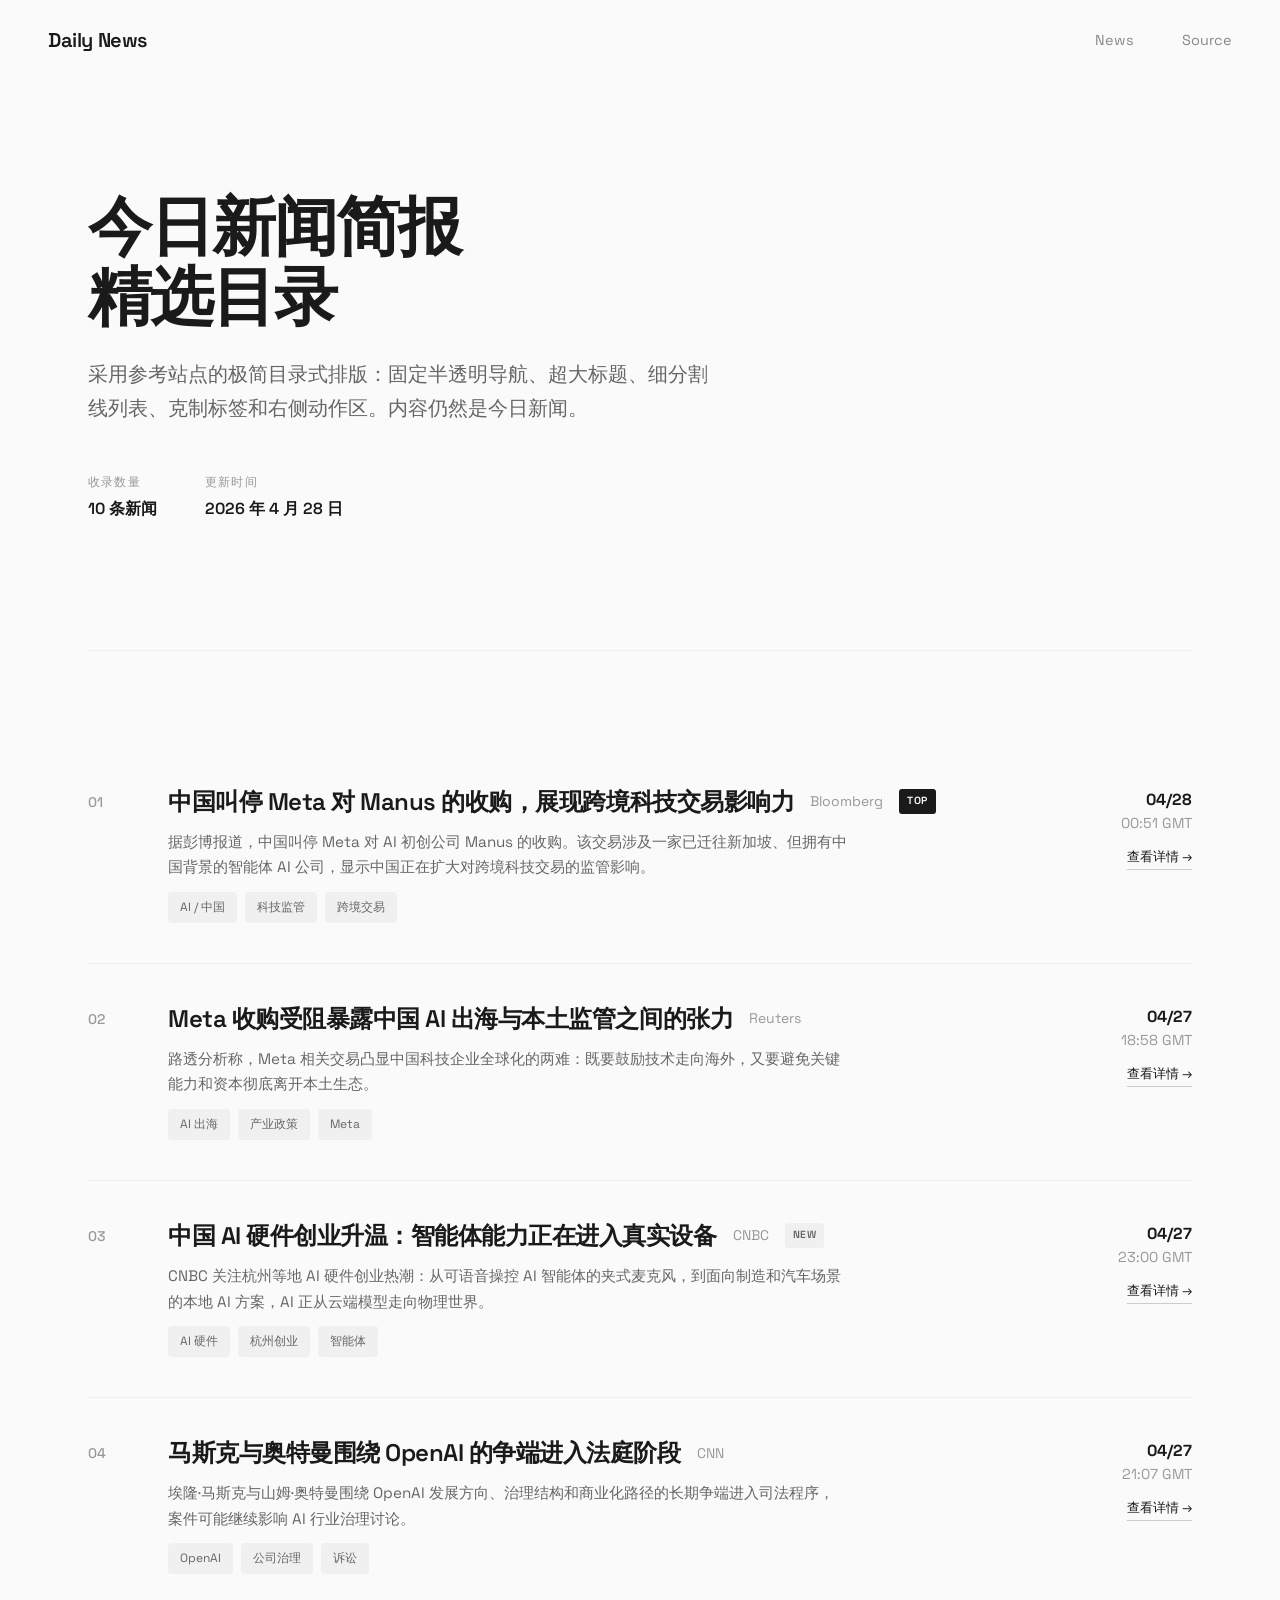
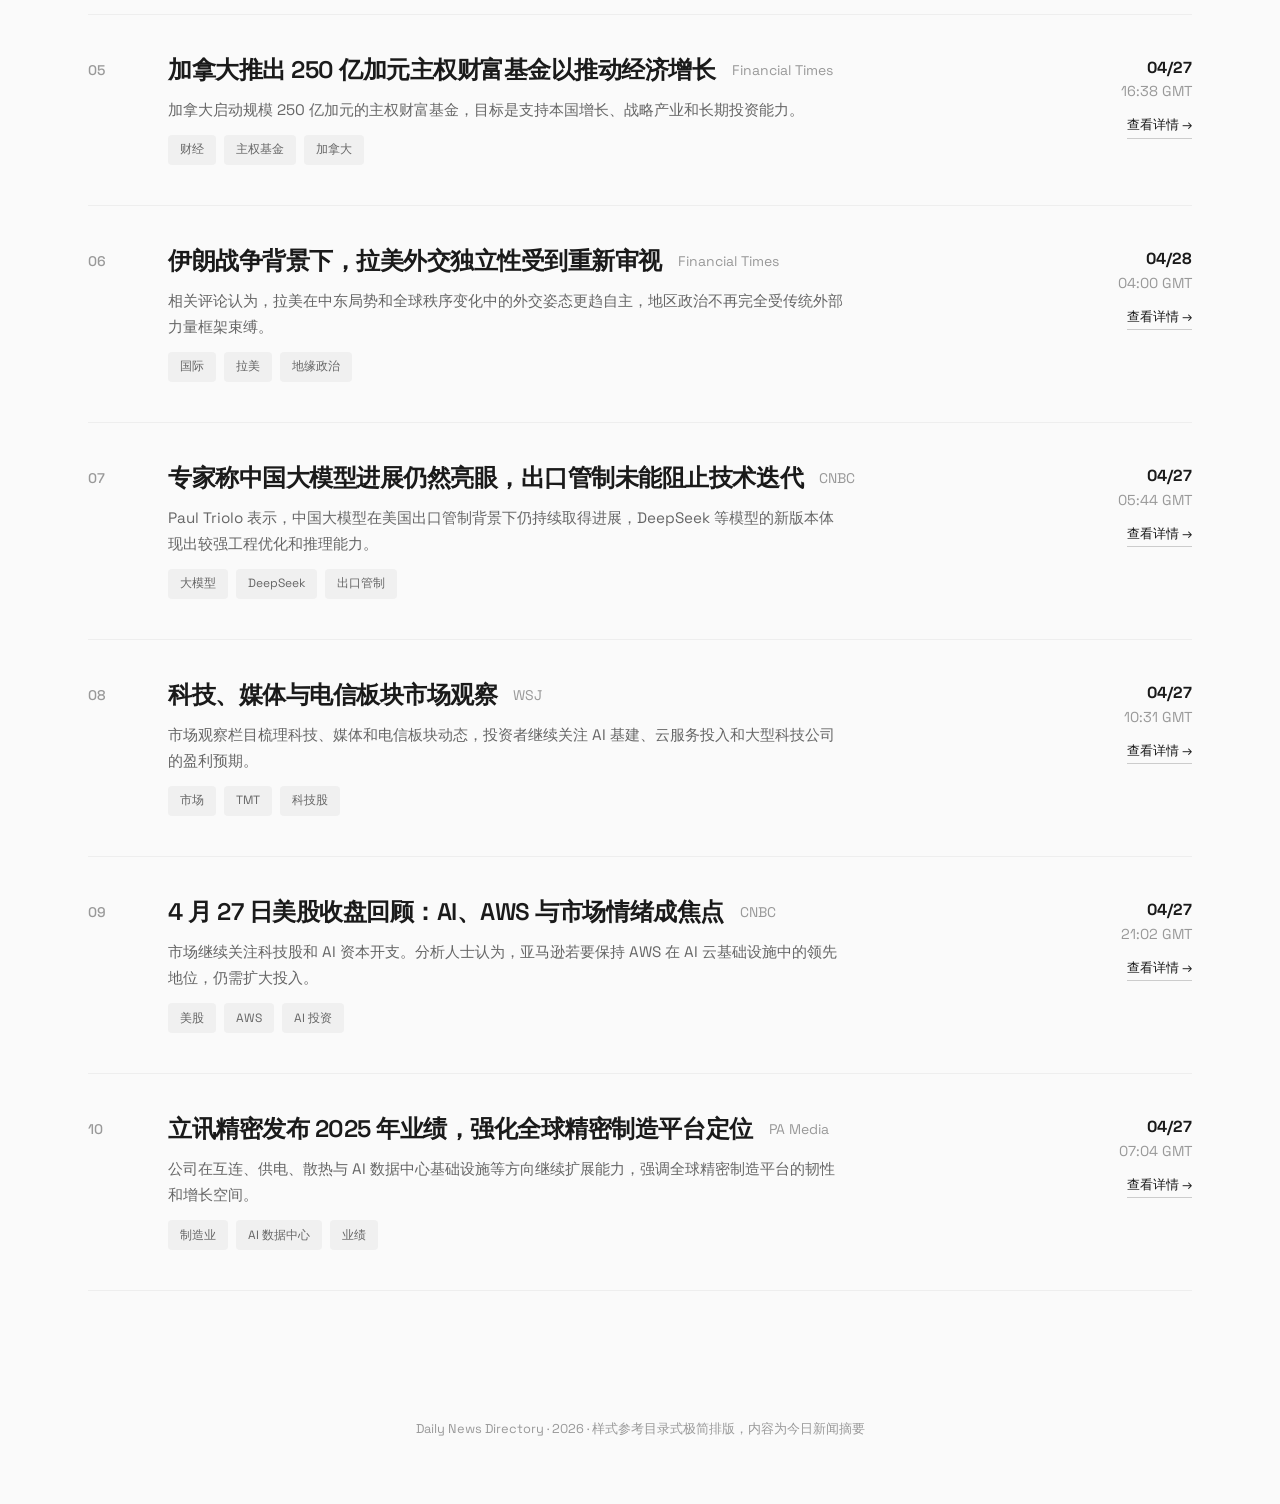
==== commit aecca35b: "Add minimalist news detail pages" ====
--- a/index.html
+++ b/index.html
@@ -164,7 +164,7 @@
                     <p class="news-desc">据彭博报道，中国叫停 Meta 对 AI 初创公司 Manus 的收购。该交易涉及一家已迁往新加坡、但拥有中国背景的智能体 AI 公司，显示中国正在扩大对跨境科技交易的监管影响。</p>
                     <div class="news-tags"><span class="tag">AI / 中国</span><span class="tag">科技监管</span><span class="tag">跨境交易</span></div>
                 </div>
-                <div class="news-action"><span class="time"><strong>04/28</strong>00:51 GMT</span><a class="link" href="https://www.bloomberg.com/news/articles/2026-04-27/xi-tests-china-s-reach-by-blocking-meta-deal-that-s-already-done" target="_blank" rel="noopener noreferrer">查看原文 →</a></div>
+                <div class="news-action"><span class="time"><strong>04/28</strong>00:51 GMT</span><a class="link" href="news/china-meta-manus.html">查看详情 →</a></div>
             </article>
 
             <article class="news-item">
@@ -174,7 +174,7 @@
                     <p class="news-desc">路透分析称，Meta 相关交易凸显中国科技企业全球化的两难：既要鼓励技术走向海外，又要避免关键能力和资本彻底离开本土生态。</p>
                     <div class="news-tags"><span class="tag">AI 出海</span><span class="tag">产业政策</span><span class="tag">Meta</span></div>
                 </div>
-                <div class="news-action"><span class="time"><strong>04/27</strong>18:58 GMT</span><a class="link" href="https://www.reuters.com/business/finance/meta-pokes-holes-chinas-great-ai-firewall-2026-04-27/" target="_blank" rel="noopener noreferrer">查看原文 →</a></div>
+                <div class="news-action"><span class="time"><strong>04/27</strong>18:58 GMT</span><a class="link" href="news/meta-ai-firewall.html">查看详情 →</a></div>
             </article>
 
             <article class="news-item">
@@ -184,7 +184,7 @@
                     <p class="news-desc">CNBC 关注杭州等地 AI 硬件创业热潮：从可语音操控 AI 智能体的夹式麦克风，到面向制造和汽车场景的本地 AI 方案，AI 正从云端模型走向物理世界。</p>
                     <div class="news-tags"><span class="tag">AI 硬件</span><span class="tag">杭州创业</span><span class="tag">智能体</span></div>
                 </div>
-                <div class="news-action"><span class="time"><strong>04/27</strong>23:00 GMT</span><a class="link" href="https://www.cnbc.com/2026/04/27/china-ai-hardware-shipping-einclaw-style3d-vw-alibaba.html" target="_blank" rel="noopener noreferrer">查看原文 →</a></div>
+                <div class="news-action"><span class="time"><strong>04/27</strong>23:00 GMT</span><a class="link" href="news/china-ai-hardware.html">查看详情 →</a></div>
             </article>
 
             <article class="news-item">
@@ -194,7 +194,7 @@
                     <p class="news-desc">埃隆·马斯克与山姆·奥特曼围绕 OpenAI 发展方向、治理结构和商业化路径的长期争端进入司法程序，案件可能继续影响 AI 行业治理讨论。</p>
                     <div class="news-tags"><span class="tag">OpenAI</span><span class="tag">公司治理</span><span class="tag">诉讼</span></div>
                 </div>
-                <div class="news-action"><span class="time"><strong>04/27</strong>21:07 GMT</span><a class="link" href="https://www.cnn.com/2026/04/27/business/video/musk-altman-openai-gold-live-042704pseg2-cnni-business-fast" target="_blank" rel="noopener noreferrer">查看原文 →</a></div>
+                <div class="news-action"><span class="time"><strong>04/27</strong>21:07 GMT</span><a class="link" href="news/musk-altman-openai.html">查看详情 →</a></div>
             </article>
 
             <article class="news-item">
@@ -204,7 +204,7 @@
                     <p class="news-desc">加拿大启动规模 250 亿加元的主权财富基金，目标是支持本国增长、战略产业和长期投资能力。</p>
                     <div class="news-tags"><span class="tag">财经</span><span class="tag">主权基金</span><span class="tag">加拿大</span></div>
                 </div>
-                <div class="news-action"><span class="time"><strong>04/27</strong>16:38 GMT</span><a class="link" href="https://www.ft.com/content/e03d21ab-dec8-4ab1-8c99-200ba6f6c72f" target="_blank" rel="noopener noreferrer">查看原文 →</a></div>
+                <div class="news-action"><span class="time"><strong>04/27</strong>16:38 GMT</span><a class="link" href="news/canada-sovereign-fund.html">查看详情 →</a></div>
             </article>
 
             <article class="news-item">
@@ -214,7 +214,7 @@
                     <p class="news-desc">相关评论认为，拉美在中东局势和全球秩序变化中的外交姿态更趋自主，地区政治不再完全受传统外部力量框架束缚。</p>
                     <div class="news-tags"><span class="tag">国际</span><span class="tag">拉美</span><span class="tag">地缘政治</span></div>
                 </div>
-                <div class="news-action"><span class="time"><strong>04/28</strong>04:00 GMT</span><a class="link" href="https://www.ft.com/content/1cda459a-d7f5-4a79-b0a3-ad7b82a16a7e" target="_blank" rel="noopener noreferrer">查看原文 →</a></div>
+                <div class="news-action"><span class="time"><strong>04/28</strong>04:00 GMT</span><a class="link" href="news/latin-america-iran-war.html">查看详情 →</a></div>
             </article>
 
             <article class="news-item">
@@ -224,7 +224,7 @@
                     <p class="news-desc">Paul Triolo 表示，中国大模型在美国出口管制背景下仍持续取得进展，DeepSeek 等模型的新版本体现出较强工程优化和推理能力。</p>
                     <div class="news-tags"><span class="tag">大模型</span><span class="tag">DeepSeek</span><span class="tag">出口管制</span></div>
                 </div>
-                <div class="news-action"><span class="time"><strong>04/27</strong>05:44 GMT</span><a class="link" href="https://www.cnbc.com/video/2026/04/27/chinas-llm-advances-continue-to-impress-despite-us-export-controls.html" target="_blank" rel="noopener noreferrer">查看原文 →</a></div>
+                <div class="news-action"><span class="time"><strong>04/27</strong>05:44 GMT</span><a class="link" href="news/china-llm-progress.html">查看详情 →</a></div>
             </article>
 
             <article class="news-item">
@@ -234,7 +234,7 @@
                     <p class="news-desc">市场观察栏目梳理科技、媒体和电信板块动态，投资者继续关注 AI 基建、云服务投入和大型科技公司的盈利预期。</p>
                     <div class="news-tags"><span class="tag">市场</span><span class="tag">TMT</span><span class="tag">科技股</span></div>
                 </div>
-                <div class="news-action"><span class="time"><strong>04/27</strong>10:31 GMT</span><a class="link" href="https://www.wsj.com/articles/tech-media-telecom-roundup-market-talk-cf3c54e8" target="_blank" rel="noopener noreferrer">查看原文 →</a></div>
+                <div class="news-action"><span class="time"><strong>04/27</strong>10:31 GMT</span><a class="link" href="news/tmt-market-talk.html">查看详情 →</a></div>
             </article>
 
             <article class="news-item">
@@ -244,7 +244,7 @@
                     <p class="news-desc">市场继续关注科技股和 AI 资本开支。分析人士认为，亚马逊若要保持 AWS 在 AI 云基础设施中的领先地位，仍需扩大投入。</p>
                     <div class="news-tags"><span class="tag">美股</span><span class="tag">AWS</span><span class="tag">AI 投资</span></div>
                 </div>
-                <div class="news-action"><span class="time"><strong>04/27</strong>21:02 GMT</span><a class="link" href="https://www.cnbc.com/video/2026/04/27/post-market-wrap-april-27-2026.html" target="_blank" rel="noopener noreferrer">查看原文 →</a></div>
+                <div class="news-action"><span class="time"><strong>04/27</strong>21:02 GMT</span><a class="link" href="news/us-market-wrap-ai-aws.html">查看详情 →</a></div>
             </article>
 
             <article class="news-item">
@@ -254,7 +254,7 @@
                     <p class="news-desc">公司在互连、供电、散热与 AI 数据中心基础设施等方向继续扩展能力，强调全球精密制造平台的韧性和增长空间。</p>
                     <div class="news-tags"><span class="tag">制造业</span><span class="tag">AI 数据中心</span><span class="tag">业绩</span></div>
                 </div>
-                <div class="news-action"><span class="time"><strong>04/27</strong>07:04 GMT</span><a class="link" href="https://pressreleasehub.pa.media/article/luxshare-ict-reports-resilient-2025-performance-reinforcing-its-global-precision-manufacturing-platform-71979.html" target="_blank" rel="noopener noreferrer">查看原文 →</a></div>
+                <div class="news-action"><span class="time"><strong>04/27</strong>07:04 GMT</span><a class="link" href="news/luxshare-2025-performance.html">查看详情 →</a></div>
             </article>
         </section>
     </main>
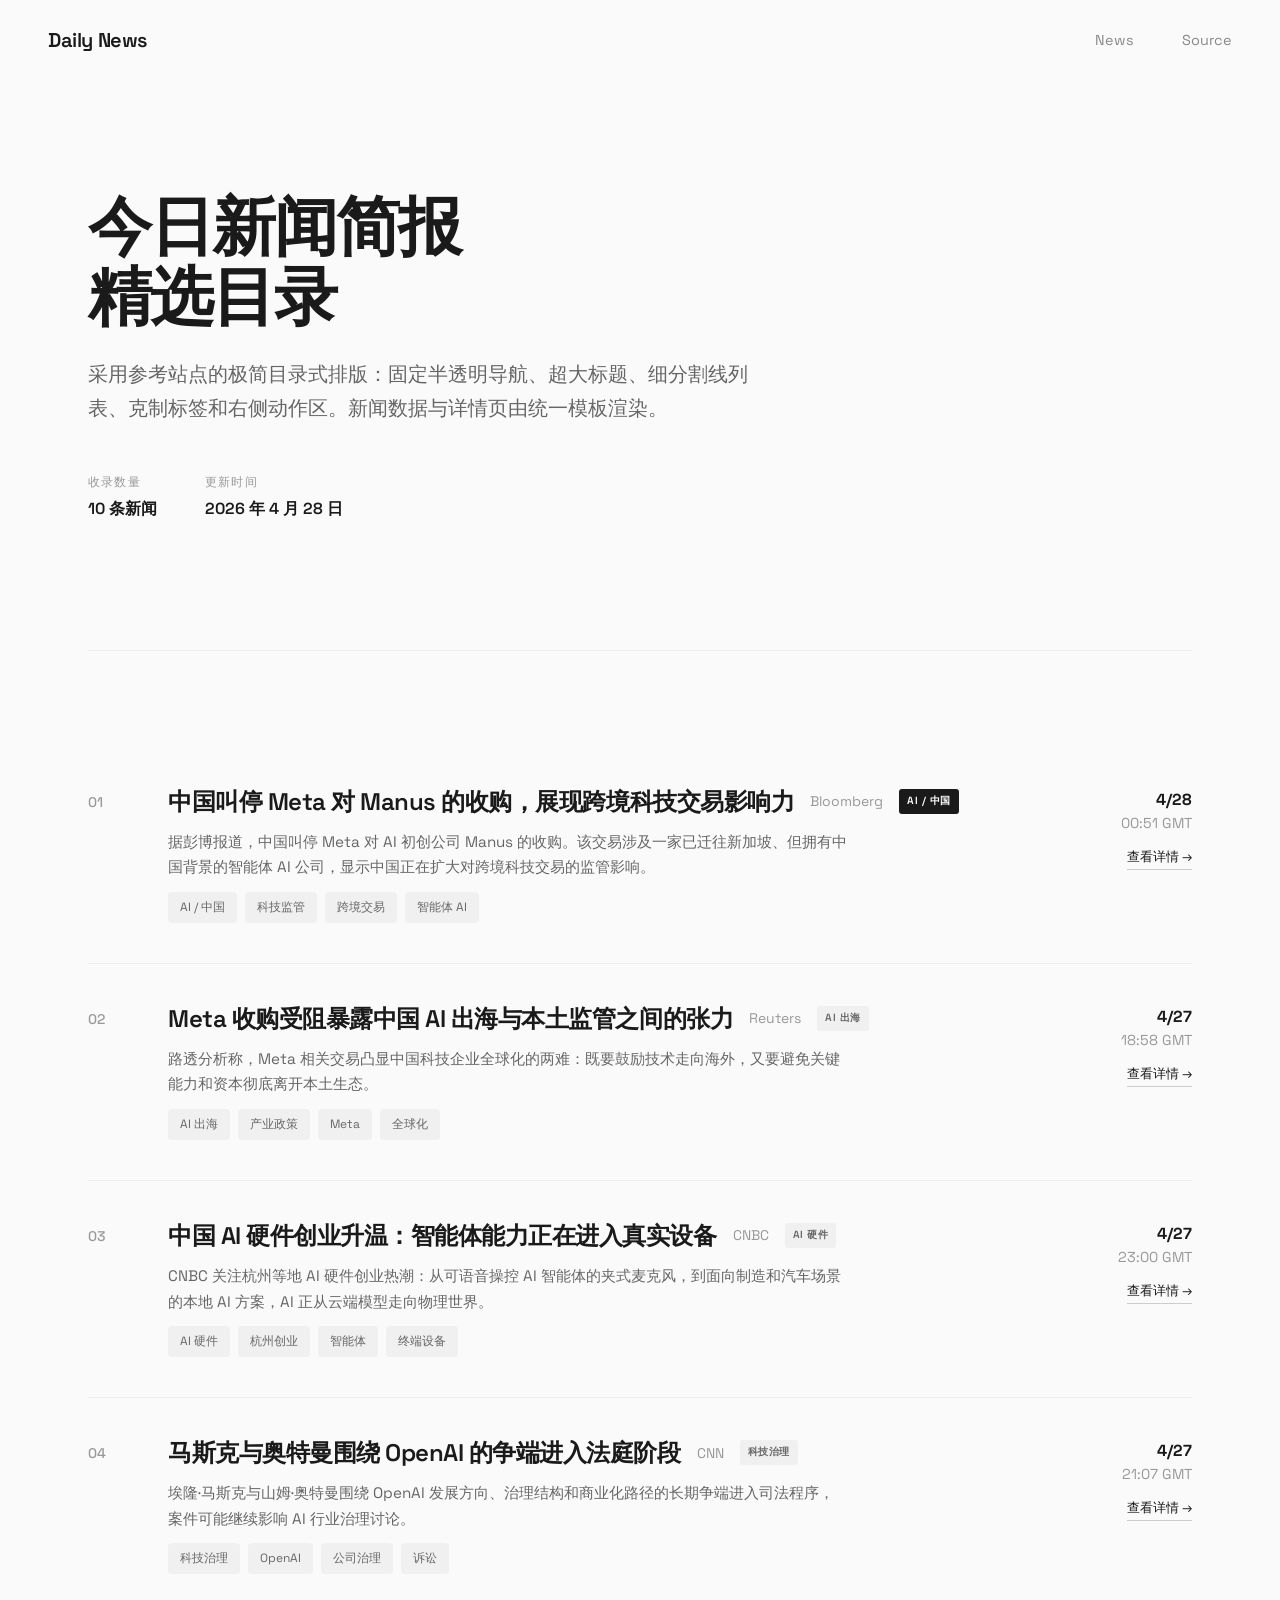
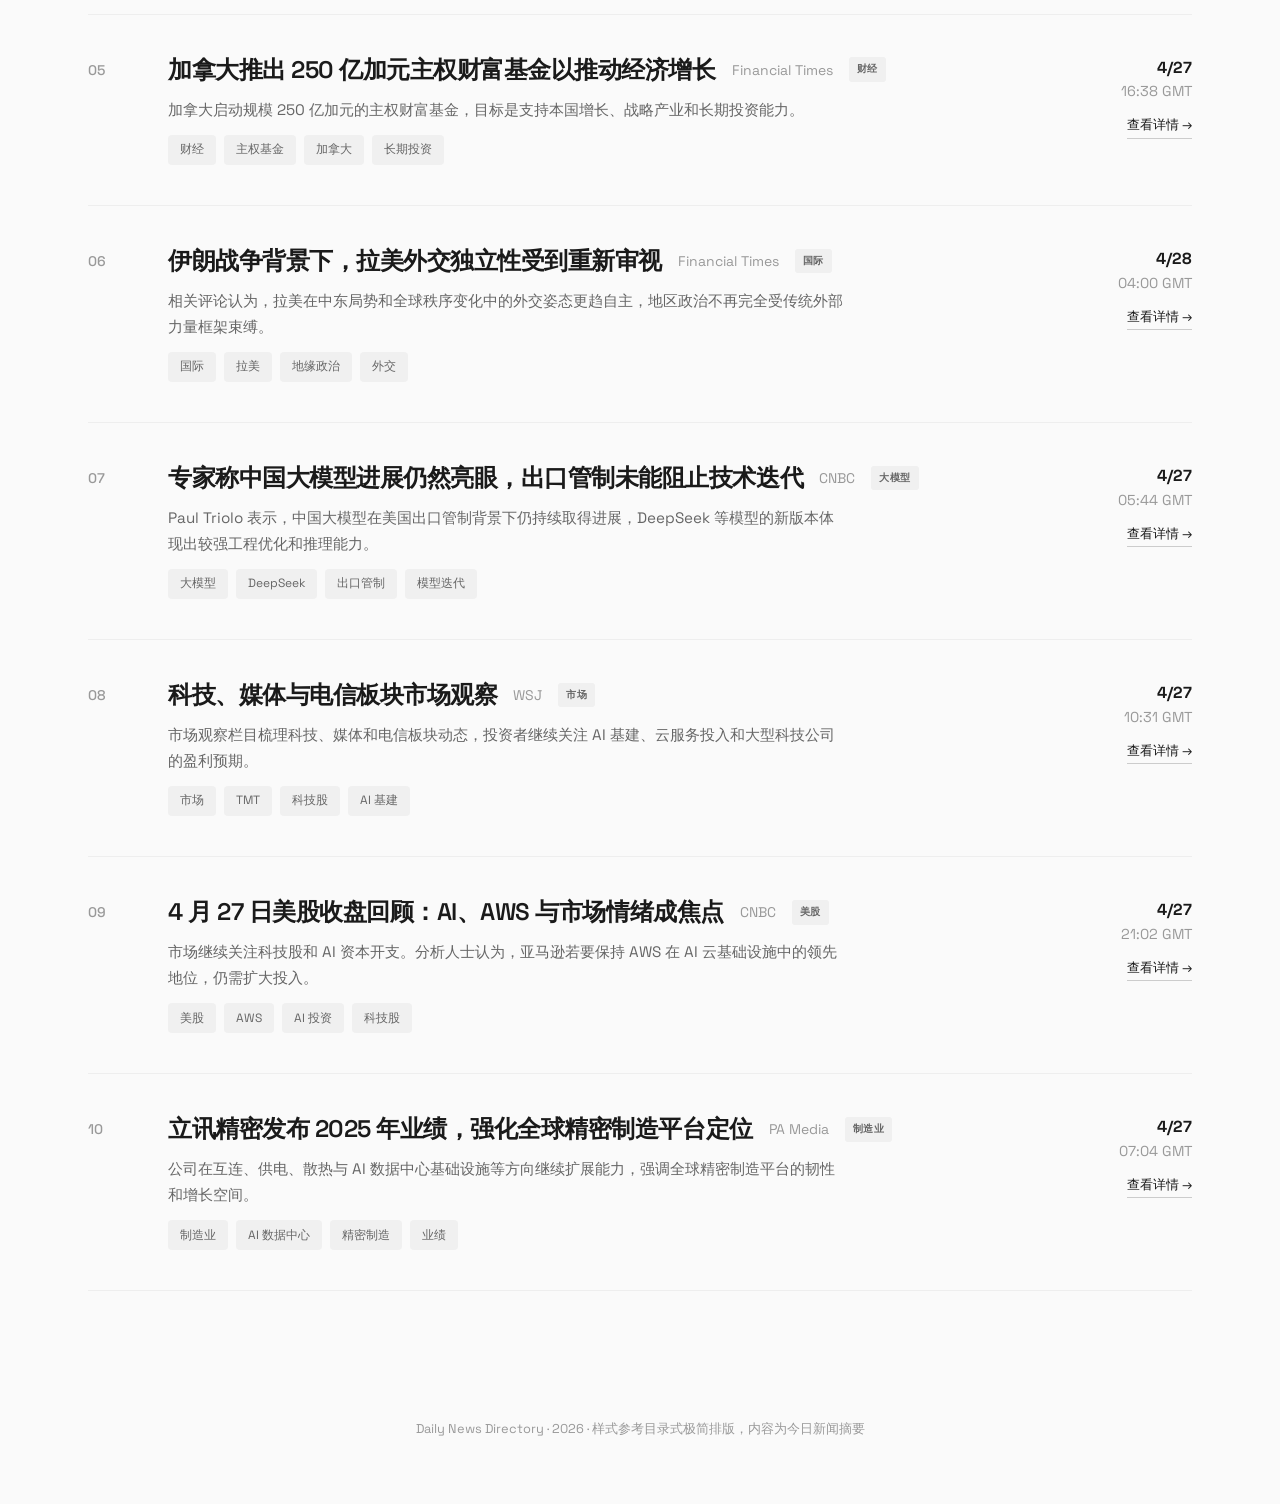
==== commit fdcaf294: "Use JSON-driven news detail template" ====
--- a/index.html
+++ b/index.html
@@ -1,266 +1,14 @@
 <!DOCTYPE html>
 <html lang="zh-CN">
 <head>
-    <meta charset="UTF-8">
-    <meta name="viewport" content="width=device-width, initial-scale=1.0">
-    <title>今日新闻 | 极简目录</title>
-    <link rel="icon" id="favicon">
-    <script>
-        window.onload = function() {
-            const canvas = document.createElement('canvas');
-            canvas.width = 64;
-            canvas.height = 64;
-            const ctx = canvas.getContext('2d');
-            ctx.fillStyle = '#2563eb';
-            ctx.font = 'bold 40px Arial, sans-serif';
-            ctx.textAlign = 'center';
-            ctx.textBaseline = 'middle';
-            ctx.fillText('N', 32, 34);
-            document.getElementById('favicon').href = canvas.toDataURL('image/png');
-        };
-    </script>
-    <style>
-        @font-face { font-family: 'Space Grotesk'; font-style: normal; font-weight: 400; font-display: swap; src: url('fonts/SpaceGrotesk-400.ttf') format('truetype'); }
-        @font-face { font-family: 'Space Grotesk'; font-style: normal; font-weight: 500; font-display: swap; src: url('fonts/SpaceGrotesk-500.ttf') format('truetype'); }
-        @font-face { font-family: 'Space Grotesk'; font-style: normal; font-weight: 600; font-display: swap; src: url('fonts/SpaceGrotesk-600.ttf') format('truetype'); }
-        @font-face { font-family: 'Space Grotesk'; font-style: normal; font-weight: 700; font-display: swap; src: url('fonts/SpaceGrotesk-700.ttf') format('truetype'); }
-
-        * { margin: 0; padding: 0; box-sizing: border-box; }
-        ::-webkit-scrollbar { width: 8px; height: 8px; }
-        ::-webkit-scrollbar-track { background: #f0f0f0; }
-        ::-webkit-scrollbar-thumb { background: #ccc; border-radius: 4px; }
-        ::-webkit-scrollbar-thumb:hover { background: #999; }
-        html { scroll-behavior: smooth; }
-        body {
-            font-family: 'Space Grotesk', -apple-system, BlinkMacSystemFont, sans-serif;
-            background: #fafafa;
-            color: #1a1a1a;
-            line-height: 1.6;
-            -webkit-font-smoothing: antialiased;
-        }
-        a { text-decoration: none; color: inherit; }
-        a:focus-visible { outline: 2px solid #2563eb; outline-offset: 4px; border-radius: 4px; }
-
-        nav {
-            position: fixed;
-            top: 0;
-            left: 0;
-            right: 0;
-            background: rgba(250, 250, 250, 0.9);
-            backdrop-filter: blur(12px);
-            z-index: 1000;
-            padding: 1.5rem 3rem;
-        }
-        .nav-content {
-            max-width: 1200px;
-            margin: 0 auto;
-            display: flex;
-            justify-content: space-between;
-            align-items: center;
-        }
-        .logo { font-size: 1.25rem; font-weight: 600; letter-spacing: -0.02em; }
-        .nav-links { display: flex; gap: 3rem; list-style: none; }
-        .nav-links a { color: #888; font-size: 0.9rem; transition: color 0.2s; }
-        .nav-links a:hover { color: #1a1a1a; }
-
-        main { max-width: 1200px; margin: 0 auto; padding: 0 3rem; }
-        header { padding: 12rem 0 8rem; border-bottom: 1px solid #eee; margin-bottom: 6rem; }
-        header h1 { font-size: 4rem; font-weight: 700; letter-spacing: -0.03em; line-height: 1.1; margin-bottom: 1.5rem; }
-        header p { font-size: 1.25rem; color: #666; max-width: 620px; line-height: 1.7; }
-        .meta { margin-top: 3rem; display: flex; gap: 3rem; }
-        .meta-item { display: flex; flex-direction: column; gap: 0.25rem; }
-        .meta-label { font-size: 0.75rem; text-transform: uppercase; letter-spacing: 0.1em; color: #999; }
-        .meta-value { font-size: 1rem; font-weight: 600; }
-
-        .news-list { display: flex; flex-direction: column; }
-        .news-item {
-            display: grid;
-            grid-template-columns: 3rem 1fr auto;
-            gap: 2rem;
-            padding: 2.5rem 0;
-            border-bottom: 1px solid #eee;
-            align-items: start;
-            transition: background 0.2s, margin 0.2s, padding 0.2s;
-        }
-        .news-item:hover { background: #fff; margin: 0 -1.5rem; padding: 2.5rem 1.5rem; }
-        .rank { font-size: 0.875rem; color: #999; font-weight: 500; padding-top: 0.25rem; }
-        .news-info { display: flex; flex-direction: column; gap: 0.75rem; }
-        .news-header { display: flex; align-items: center; gap: 1rem; flex-wrap: wrap; }
-        .news-title { font-size: 1.5rem; font-weight: 600; letter-spacing: -0.02em; line-height: 1.25; }
-        .news-source { font-size: 0.875rem; color: #999; }
-        .news-desc { font-size: 0.95rem; color: #666; max-width: 680px; line-height: 1.7; }
-        .news-tags { display: flex; flex-wrap: wrap; gap: 0.5rem; }
-        .tag { font-size: 0.75rem; color: #666; background: #f0f0f0; padding: 0.35rem 0.75rem; border-radius: 4px; }
-        .news-action { display: flex; flex-direction: column; align-items: flex-end; gap: 0.75rem; min-width: 8rem; }
-        .time { font-size: 0.9rem; color: #999; text-align: right; }
-        .time strong { display: block; color: #1a1a1a; font-size: 1rem; }
-        .link { font-size: 0.8rem; color: #1a1a1a; border-bottom: 1px solid #ccc; padding-bottom: 0.1rem; transition: border-color 0.2s; }
-        .link:hover { border-color: #1a1a1a; }
-        .badge { font-size: 0.65rem; text-transform: uppercase; letter-spacing: 0.05em; padding: 0.25rem 0.5rem; border-radius: 3px; font-weight: 600; }
-        .badge-top { background: #1a1a1a; color: #fff; }
-        .badge-new { background: #f0f0f0; color: #666; }
-
-        footer { max-width: 1200px; margin: 8rem auto 4rem; padding: 0 3rem; text-align: center; }
-        footer p { font-size: 0.8rem; color: #999; }
-
-        @media (max-width: 768px) {
-            nav { padding: 1rem 1.5rem; }
-            .nav-links { gap: 1.5rem; }
-            .nav-links a { font-size: 0.85rem; }
-            main { padding: 0 1.5rem; }
-            header { padding: 8rem 0 4rem; margin-bottom: 3rem; }
-            header h1 { font-size: 2.2rem; }
-            header p { font-size: 1rem; }
-            .meta { flex-direction: column; gap: 1.5rem; margin-top: 2rem; }
-            .news-item { grid-template-columns: 1fr; gap: 1rem; padding: 2rem 0; }
-            .rank { display: none; }
-            .news-title { font-size: 1.25rem; }
-            .news-desc { font-size: 0.9rem; }
-            .news-action { flex-direction: row; align-items: center; justify-content: space-between; padding-top: 1rem; min-width: 0; }
-            .time { text-align: left; }
-        }
-        @media (max-width: 480px) {
-            header h1 { font-size: 1.8rem; }
-            .news-item:hover { margin: 0 -1rem; padding: 1.5rem 1rem; }
-            .tag { font-size: 0.7rem; padding: 0.25rem 0.5rem; }
-        }
-        @media (prefers-reduced-motion: reduce) {
-            * { scroll-behavior: auto !important; transition: none !important; }
-        }
-    </style>
+  <meta charset="UTF-8"><meta name="viewport" content="width=device-width, initial-scale=1.0">
+  <title>今日新闻 | 极简目录</title><link rel="icon" id="favicon"><link rel="stylesheet" href="css/styles.css">
+  <script defer src="js/renderNews.js"></script>
 </head>
 <body>
-    <nav>
-        <div class="nav-content">
-            <div class="logo">Daily News</div>
-            <ul class="nav-links">
-                <li><a href="#news-list">News</a></li>
-                <li><a href="https://github.com/qunqin219/html" target="_blank" rel="noopener noreferrer">Source</a></li>
-            </ul>
-        </div>
-    </nav>
-
-    <main>
-        <header>
-            <h1>今日新闻简报<br>精选目录</h1>
-            <p>采用参考站点的极简目录式排版：固定半透明导航、超大标题、细分割线列表、克制标签和右侧动作区。内容仍然是今日新闻。</p>
-            <div class="meta">
-                <div class="meta-item">
-                    <span class="meta-label">收录数量</span>
-                    <span class="meta-value">10 条新闻</span>
-                </div>
-                <div class="meta-item">
-                    <span class="meta-label">更新时间</span>
-                    <span class="meta-value">2026 年 4 月 28 日</span>
-                </div>
-            </div>
-        </header>
-
-        <section class="news-list" id="news-list" aria-label="今日新闻列表">
-            <article class="news-item">
-                <span class="rank">01</span>
-                <div class="news-info">
-                    <div class="news-header"><h2 class="news-title">中国叫停 Meta 对 Manus 的收购，展现跨境科技交易影响力</h2><span class="news-source">Bloomberg</span><span class="badge badge-top">Top</span></div>
-                    <p class="news-desc">据彭博报道，中国叫停 Meta 对 AI 初创公司 Manus 的收购。该交易涉及一家已迁往新加坡、但拥有中国背景的智能体 AI 公司，显示中国正在扩大对跨境科技交易的监管影响。</p>
-                    <div class="news-tags"><span class="tag">AI / 中国</span><span class="tag">科技监管</span><span class="tag">跨境交易</span></div>
-                </div>
-                <div class="news-action"><span class="time"><strong>04/28</strong>00:51 GMT</span><a class="link" href="news/china-meta-manus.html">查看详情 →</a></div>
-            </article>
-
-            <article class="news-item">
-                <span class="rank">02</span>
-                <div class="news-info">
-                    <div class="news-header"><h2 class="news-title">Meta 收购受阻暴露中国 AI 出海与本土监管之间的张力</h2><span class="news-source">Reuters</span></div>
-                    <p class="news-desc">路透分析称，Meta 相关交易凸显中国科技企业全球化的两难：既要鼓励技术走向海外，又要避免关键能力和资本彻底离开本土生态。</p>
-                    <div class="news-tags"><span class="tag">AI 出海</span><span class="tag">产业政策</span><span class="tag">Meta</span></div>
-                </div>
-                <div class="news-action"><span class="time"><strong>04/27</strong>18:58 GMT</span><a class="link" href="news/meta-ai-firewall.html">查看详情 →</a></div>
-            </article>
-
-            <article class="news-item">
-                <span class="rank">03</span>
-                <div class="news-info">
-                    <div class="news-header"><h2 class="news-title">中国 AI 硬件创业升温：智能体能力正在进入真实设备</h2><span class="news-source">CNBC</span><span class="badge badge-new">New</span></div>
-                    <p class="news-desc">CNBC 关注杭州等地 AI 硬件创业热潮：从可语音操控 AI 智能体的夹式麦克风，到面向制造和汽车场景的本地 AI 方案，AI 正从云端模型走向物理世界。</p>
-                    <div class="news-tags"><span class="tag">AI 硬件</span><span class="tag">杭州创业</span><span class="tag">智能体</span></div>
-                </div>
-                <div class="news-action"><span class="time"><strong>04/27</strong>23:00 GMT</span><a class="link" href="news/china-ai-hardware.html">查看详情 →</a></div>
-            </article>
-
-            <article class="news-item">
-                <span class="rank">04</span>
-                <div class="news-info">
-                    <div class="news-header"><h2 class="news-title">马斯克与奥特曼围绕 OpenAI 的争端进入法庭阶段</h2><span class="news-source">CNN</span></div>
-                    <p class="news-desc">埃隆·马斯克与山姆·奥特曼围绕 OpenAI 发展方向、治理结构和商业化路径的长期争端进入司法程序，案件可能继续影响 AI 行业治理讨论。</p>
-                    <div class="news-tags"><span class="tag">OpenAI</span><span class="tag">公司治理</span><span class="tag">诉讼</span></div>
-                </div>
-                <div class="news-action"><span class="time"><strong>04/27</strong>21:07 GMT</span><a class="link" href="news/musk-altman-openai.html">查看详情 →</a></div>
-            </article>
-
-            <article class="news-item">
-                <span class="rank">05</span>
-                <div class="news-info">
-                    <div class="news-header"><h2 class="news-title">加拿大推出 250 亿加元主权财富基金以推动经济增长</h2><span class="news-source">Financial Times</span></div>
-                    <p class="news-desc">加拿大启动规模 250 亿加元的主权财富基金，目标是支持本国增长、战略产业和长期投资能力。</p>
-                    <div class="news-tags"><span class="tag">财经</span><span class="tag">主权基金</span><span class="tag">加拿大</span></div>
-                </div>
-                <div class="news-action"><span class="time"><strong>04/27</strong>16:38 GMT</span><a class="link" href="news/canada-sovereign-fund.html">查看详情 →</a></div>
-            </article>
-
-            <article class="news-item">
-                <span class="rank">06</span>
-                <div class="news-info">
-                    <div class="news-header"><h2 class="news-title">伊朗战争背景下，拉美外交独立性受到重新审视</h2><span class="news-source">Financial Times</span></div>
-                    <p class="news-desc">相关评论认为，拉美在中东局势和全球秩序变化中的外交姿态更趋自主，地区政治不再完全受传统外部力量框架束缚。</p>
-                    <div class="news-tags"><span class="tag">国际</span><span class="tag">拉美</span><span class="tag">地缘政治</span></div>
-                </div>
-                <div class="news-action"><span class="time"><strong>04/28</strong>04:00 GMT</span><a class="link" href="news/latin-america-iran-war.html">查看详情 →</a></div>
-            </article>
-
-            <article class="news-item">
-                <span class="rank">07</span>
-                <div class="news-info">
-                    <div class="news-header"><h2 class="news-title">专家称中国大模型进展仍然亮眼，出口管制未能阻止技术迭代</h2><span class="news-source">CNBC</span></div>
-                    <p class="news-desc">Paul Triolo 表示，中国大模型在美国出口管制背景下仍持续取得进展，DeepSeek 等模型的新版本体现出较强工程优化和推理能力。</p>
-                    <div class="news-tags"><span class="tag">大模型</span><span class="tag">DeepSeek</span><span class="tag">出口管制</span></div>
-                </div>
-                <div class="news-action"><span class="time"><strong>04/27</strong>05:44 GMT</span><a class="link" href="news/china-llm-progress.html">查看详情 →</a></div>
-            </article>
-
-            <article class="news-item">
-                <span class="rank">08</span>
-                <div class="news-info">
-                    <div class="news-header"><h2 class="news-title">科技、媒体与电信板块市场观察</h2><span class="news-source">WSJ</span></div>
-                    <p class="news-desc">市场观察栏目梳理科技、媒体和电信板块动态，投资者继续关注 AI 基建、云服务投入和大型科技公司的盈利预期。</p>
-                    <div class="news-tags"><span class="tag">市场</span><span class="tag">TMT</span><span class="tag">科技股</span></div>
-                </div>
-                <div class="news-action"><span class="time"><strong>04/27</strong>10:31 GMT</span><a class="link" href="news/tmt-market-talk.html">查看详情 →</a></div>
-            </article>
-
-            <article class="news-item">
-                <span class="rank">09</span>
-                <div class="news-info">
-                    <div class="news-header"><h2 class="news-title">4 月 27 日美股收盘回顾：AI、AWS 与市场情绪成焦点</h2><span class="news-source">CNBC</span></div>
-                    <p class="news-desc">市场继续关注科技股和 AI 资本开支。分析人士认为，亚马逊若要保持 AWS 在 AI 云基础设施中的领先地位，仍需扩大投入。</p>
-                    <div class="news-tags"><span class="tag">美股</span><span class="tag">AWS</span><span class="tag">AI 投资</span></div>
-                </div>
-                <div class="news-action"><span class="time"><strong>04/27</strong>21:02 GMT</span><a class="link" href="news/us-market-wrap-ai-aws.html">查看详情 →</a></div>
-            </article>
-
-            <article class="news-item">
-                <span class="rank">10</span>
-                <div class="news-info">
-                    <div class="news-header"><h2 class="news-title">立讯精密发布 2025 年业绩，强化全球精密制造平台定位</h2><span class="news-source">PA Media</span></div>
-                    <p class="news-desc">公司在互连、供电、散热与 AI 数据中心基础设施等方向继续扩展能力，强调全球精密制造平台的韧性和增长空间。</p>
-                    <div class="news-tags"><span class="tag">制造业</span><span class="tag">AI 数据中心</span><span class="tag">业绩</span></div>
-                </div>
-                <div class="news-action"><span class="time"><strong>04/27</strong>07:04 GMT</span><a class="link" href="news/luxshare-2025-performance.html">查看详情 →</a></div>
-            </article>
-        </section>
-    </main>
-
-    <footer>
-        <p>Daily News Directory · 2026 · 样式参考目录式极简排版，内容为今日新闻摘要</p>
-    </footer>
-</body>
-</html>
+<nav><div class="nav-content"><div class="logo">Daily News</div><ul class="nav-links"><li><a href="#news-list">News</a></li><li><a href="https://github.com/qunqin219/html" target="_blank" rel="noopener noreferrer">Source</a></li></ul></div></nav>
+<main>
+<header class="home-header"><h1>今日新闻简报<br>精选目录</h1><p>采用参考站点的极简目录式排版：固定半透明导航、超大标题、细分割线列表、克制标签和右侧动作区。新闻数据与详情页由统一模板渲染。</p><div class="meta"><div class="meta-item"><span class="meta-label">收录数量</span><span class="meta-value" id="news-count">加载中</span></div><div class="meta-item"><span class="meta-label">更新时间</span><span class="meta-value" id="updated-at">加载中</span></div></div></header>
+<section class="news-list" id="news-list" aria-label="今日新闻列表"><div class="loading">加载新闻中...</div></section>
+</main><footer><p>Daily News Directory · 2026 · 样式参考目录式极简排版，内容为今日新闻摘要</p></footer>
+</body></html>
--- a/css/styles.css
+++ b/css/styles.css
@@ -0,0 +1,16 @@
+@font-face { font-family: 'Space Grotesk'; font-style: normal; font-weight: 400; font-display: swap; src: url('../fonts/SpaceGrotesk-400.ttf') format('truetype'); }
+@font-face { font-family: 'Space Grotesk'; font-style: normal; font-weight: 500; font-display: swap; src: url('../fonts/SpaceGrotesk-500.ttf') format('truetype'); }
+@font-face { font-family: 'Space Grotesk'; font-style: normal; font-weight: 600; font-display: swap; src: url('../fonts/SpaceGrotesk-600.ttf') format('truetype'); }
+@font-face { font-family: 'Space Grotesk'; font-style: normal; font-weight: 700; font-display: swap; src: url('../fonts/SpaceGrotesk-700.ttf') format('truetype'); }
+* { margin: 0; padding: 0; box-sizing: border-box; }
+::-webkit-scrollbar { width: 8px; height: 8px; } ::-webkit-scrollbar-track { background: #f0f0f0; } ::-webkit-scrollbar-thumb { background: #ccc; border-radius: 4px; } ::-webkit-scrollbar-thumb:hover { background: #999; }
+html { scroll-behavior: smooth; } body { font-family: 'Space Grotesk', -apple-system, BlinkMacSystemFont, sans-serif; background: #fafafa; color: #1a1a1a; line-height: 1.6; -webkit-font-smoothing: antialiased; }
+a { color: inherit; text-decoration: none; } a:focus-visible { outline: 2px solid #2563eb; outline-offset: 4px; border-radius: 4px; }
+nav { position: fixed; top: 0; left: 0; right: 0; background: rgba(250,250,250,.9); backdrop-filter: blur(12px); z-index: 1000; padding: 1.5rem 3rem; }
+.nav-content { max-width: 1200px; margin: 0 auto; display:flex; justify-content:space-between; align-items:center; }
+.logo { font-size:1.25rem; font-weight:600; letter-spacing:-.02em; }.nav-links{display:flex;gap:3rem;list-style:none}.nav-links a{color:#888;font-size:.9rem;transition:color .2s}.nav-links a:hover{color:#1a1a1a}
+main{max-width:1200px;margin:0 auto;padding:0 3rem}.home-header{padding:12rem 0 8rem;border-bottom:1px solid #eee;margin-bottom:6rem}.home-header h1{font-size:4rem;font-weight:700;letter-spacing:-.03em;line-height:1.1;margin-bottom:1.5rem}.home-header p{font-size:1.25rem;color:#666;max-width:660px;line-height:1.7}.meta{margin-top:3rem;display:flex;gap:3rem}.meta-item{display:flex;flex-direction:column;gap:.25rem}.meta-label{font-size:.75rem;text-transform:uppercase;letter-spacing:.1em;color:#999}.meta-value{font-size:1rem;font-weight:600}
+.news-list{display:flex;flex-direction:column}.news-item{display:grid;grid-template-columns:3rem 1fr auto;gap:2rem;padding:2.5rem 0;border-bottom:1px solid #eee;align-items:start;transition:background .2s,margin .2s,padding .2s}.news-item:hover{background:#fff;margin:0 -1.5rem;padding:2.5rem 1.5rem}.rank{font-size:.875rem;color:#999;font-weight:500;padding-top:.25rem}.news-info{display:flex;flex-direction:column;gap:.75rem}.news-header{display:flex;align-items:center;gap:1rem;flex-wrap:wrap}.news-title{font-size:1.5rem;font-weight:600;letter-spacing:-.02em;line-height:1.25}.news-source{font-size:.875rem;color:#999}.news-desc{font-size:.95rem;color:#666;max-width:680px;line-height:1.7}.news-tags,.tag-row{display:flex;flex-wrap:wrap;gap:.5rem}.tag{font-size:.75rem;color:#666;background:#f0f0f0;padding:.35rem .75rem;border-radius:4px}.news-action{display:flex;flex-direction:column;align-items:flex-end;gap:.75rem;min-width:8rem}.time{font-size:.9rem;color:#999;text-align:right}.time strong{display:block;color:#1a1a1a;font-size:1rem}.link{font-size:.8rem;color:#1a1a1a;border-bottom:1px solid #ccc;padding-bottom:.1rem;transition:border-color .2s}.link:hover{border-color:#1a1a1a}.badge{font-size:.65rem;text-transform:uppercase;letter-spacing:.05em;padding:.25rem .5rem;border-radius:3px;font-weight:600;background:#f0f0f0;color:#666}.badge-top,.detail-header .badge{background:#1a1a1a;color:#fff}.badge-new{background:#f0f0f0;color:#666}
+.breadcrumb{max-width:1200px;margin:0 auto;padding:7rem 3rem 0;display:flex;gap:.75rem;color:#999;font-size:.9rem}.breadcrumb a:hover{color:#1a1a1a}.detail-header{padding:4rem 0 5rem;border-bottom:1px solid #eee;margin-bottom:4rem}.header-row{display:flex;align-items:center;gap:1rem;flex-wrap:wrap;margin-bottom:1.5rem}.source{color:#999;font-size:.95rem}h1.detail-title{font-size:3.8rem;font-weight:700;letter-spacing:-.035em;line-height:1.08;max-width:980px;margin-bottom:1.5rem}.lead{font-size:1.2rem;color:#666;max-width:760px;line-height:1.75}.detail-meta{margin-top:3rem;display:grid;grid-template-columns:repeat(4,minmax(0,1fr));gap:2rem}.section{padding:0 0 4rem;margin-bottom:4rem;border-bottom:1px solid #eee;display:grid;grid-template-columns:16rem 1fr;gap:3rem}.section-title{font-size:.8rem;text-transform:uppercase;letter-spacing:.12em;color:#999;font-weight:600;padding-top:.45rem}.section-content{max-width:760px;color:#444;font-size:1.02rem;line-height:1.85}.point-list{list-style:none;display:flex;flex-direction:column;gap:1rem}.point-list li{padding-left:1.5rem;position:relative}.point-list li::before{content:'';width:.42rem;height:.42rem;border-radius:50%;background:#1a1a1a;position:absolute;left:0;top:.8rem}.action-row{display:flex;gap:1rem;flex-wrap:wrap;margin-top:2rem}.btn{min-height:44px;display:inline-flex;align-items:center;border-bottom:1px solid #ccc;font-size:.9rem;transition:border-color .2s}.btn:hover{border-color:#1a1a1a}.related{display:grid;grid-template-columns:repeat(3,minmax(0,1fr));gap:1rem}.related-card{background:#fff;border:1px solid #eee;padding:1.25rem;transition:transform .2s,border-color .2s}.related-card:hover{transform:translateY(-2px);border-color:#ccc}.related-rank{color:#999;font-size:.8rem;margin-bottom:.5rem}.related-title{font-weight:600;line-height:1.35}.loading,.error{padding:4rem 0;color:#666}.error{color:#b91c1c}footer{max-width:1200px;margin:8rem auto 4rem;padding:0 3rem;text-align:center}footer p{font-size:.8rem;color:#999}
+@media(max-width:768px){nav{padding:1rem 1.5rem}.nav-links{gap:1.5rem}.nav-links a{font-size:.85rem}main{padding:0 1.5rem}.home-header{padding:8rem 0 4rem;margin-bottom:3rem}.home-header h1{font-size:2.2rem}.home-header p,.lead{font-size:1rem}.meta{flex-direction:column;gap:1.5rem;margin-top:2rem}.news-item{grid-template-columns:1fr;gap:1rem;padding:2rem 0}.rank{display:none}.news-title{font-size:1.25rem}.news-action{flex-direction:row;align-items:center;justify-content:space-between;padding-top:1rem;min-width:0}.time{text-align:left}.breadcrumb{padding:6rem 1.5rem 0}h1.detail-title{font-size:2.15rem}.detail-meta{grid-template-columns:1fr;gap:1.25rem}.section{grid-template-columns:1fr;gap:1rem;margin-bottom:3rem;padding-bottom:3rem}.related{grid-template-columns:1fr}footer{padding:0 1.5rem;margin:4rem auto 2rem}}
+@media(max-width:480px){.home-header h1{font-size:1.8rem}.news-item:hover{margin:0 -1rem;padding:1.5rem 1rem}.tag{font-size:.7rem;padding:.25rem .5rem}}@media(prefers-reduced-motion:reduce){*{scroll-behavior:auto!important;transition:none!important}}
